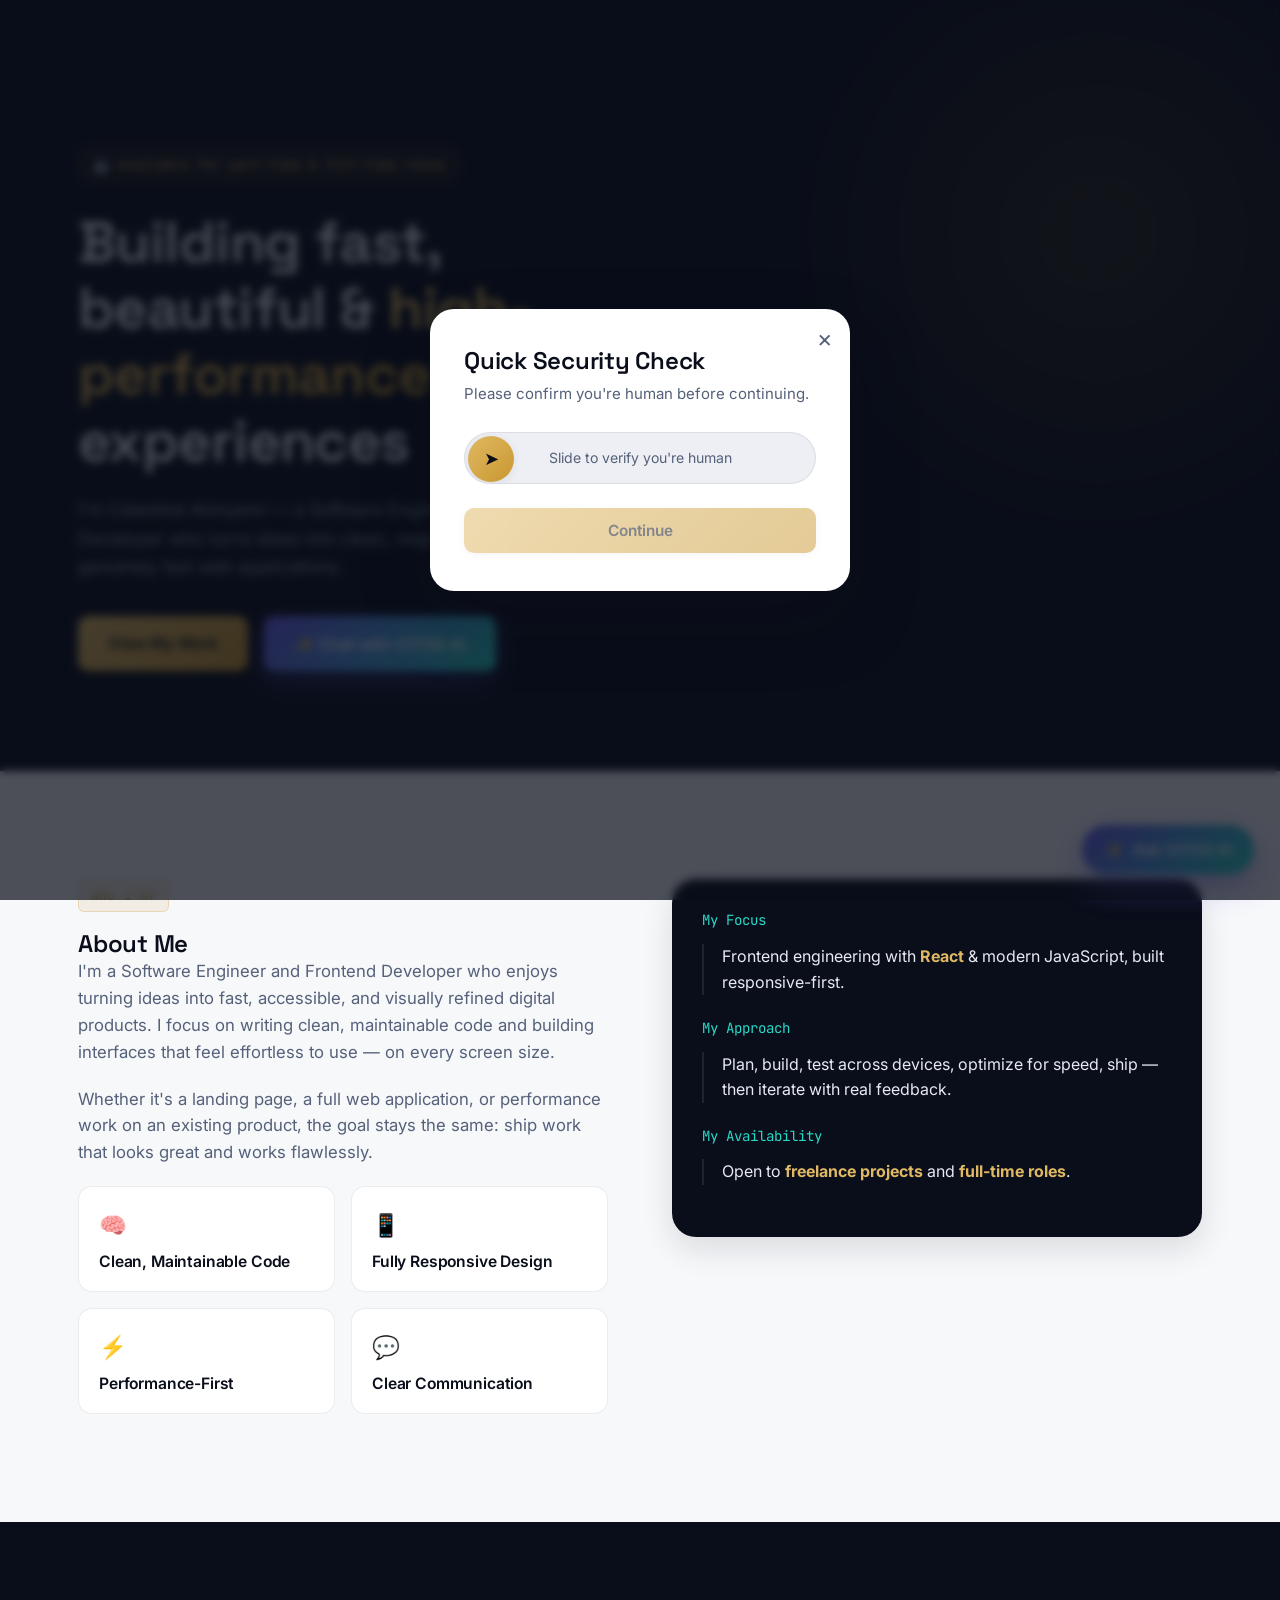
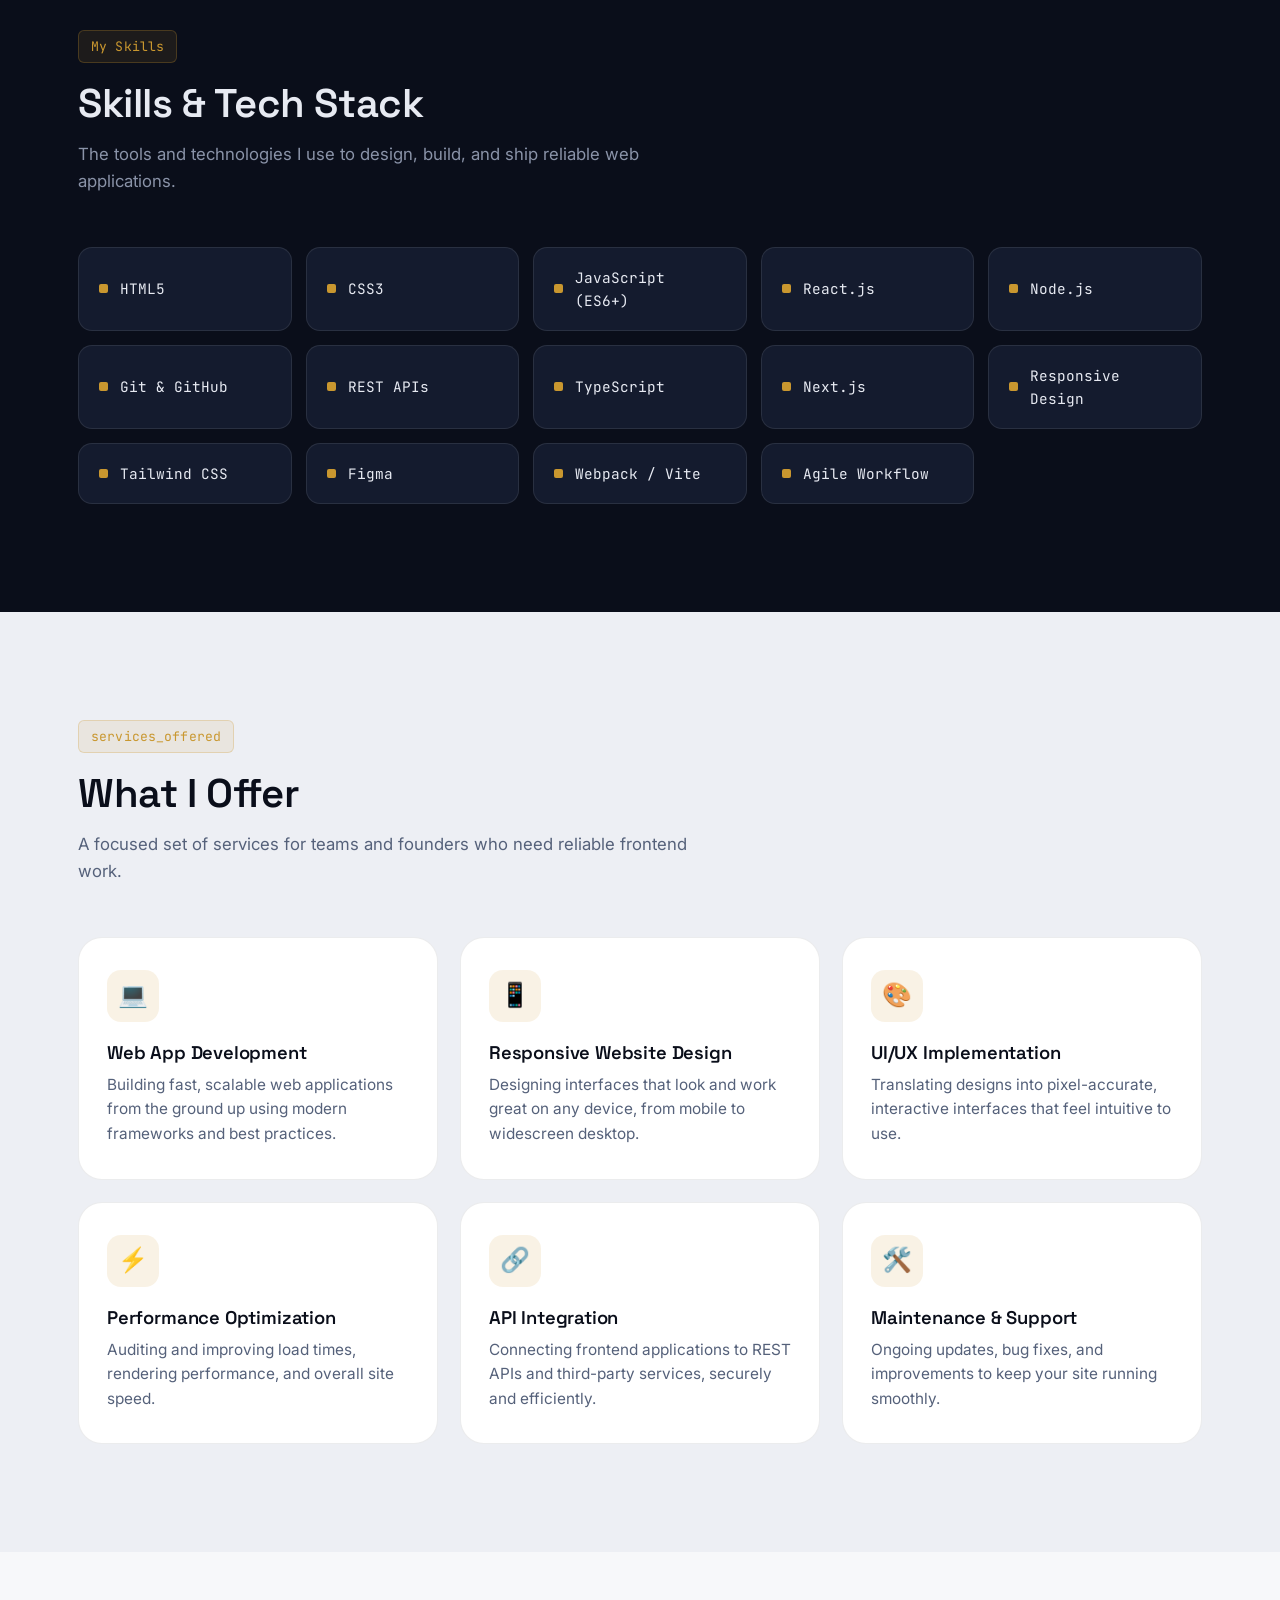
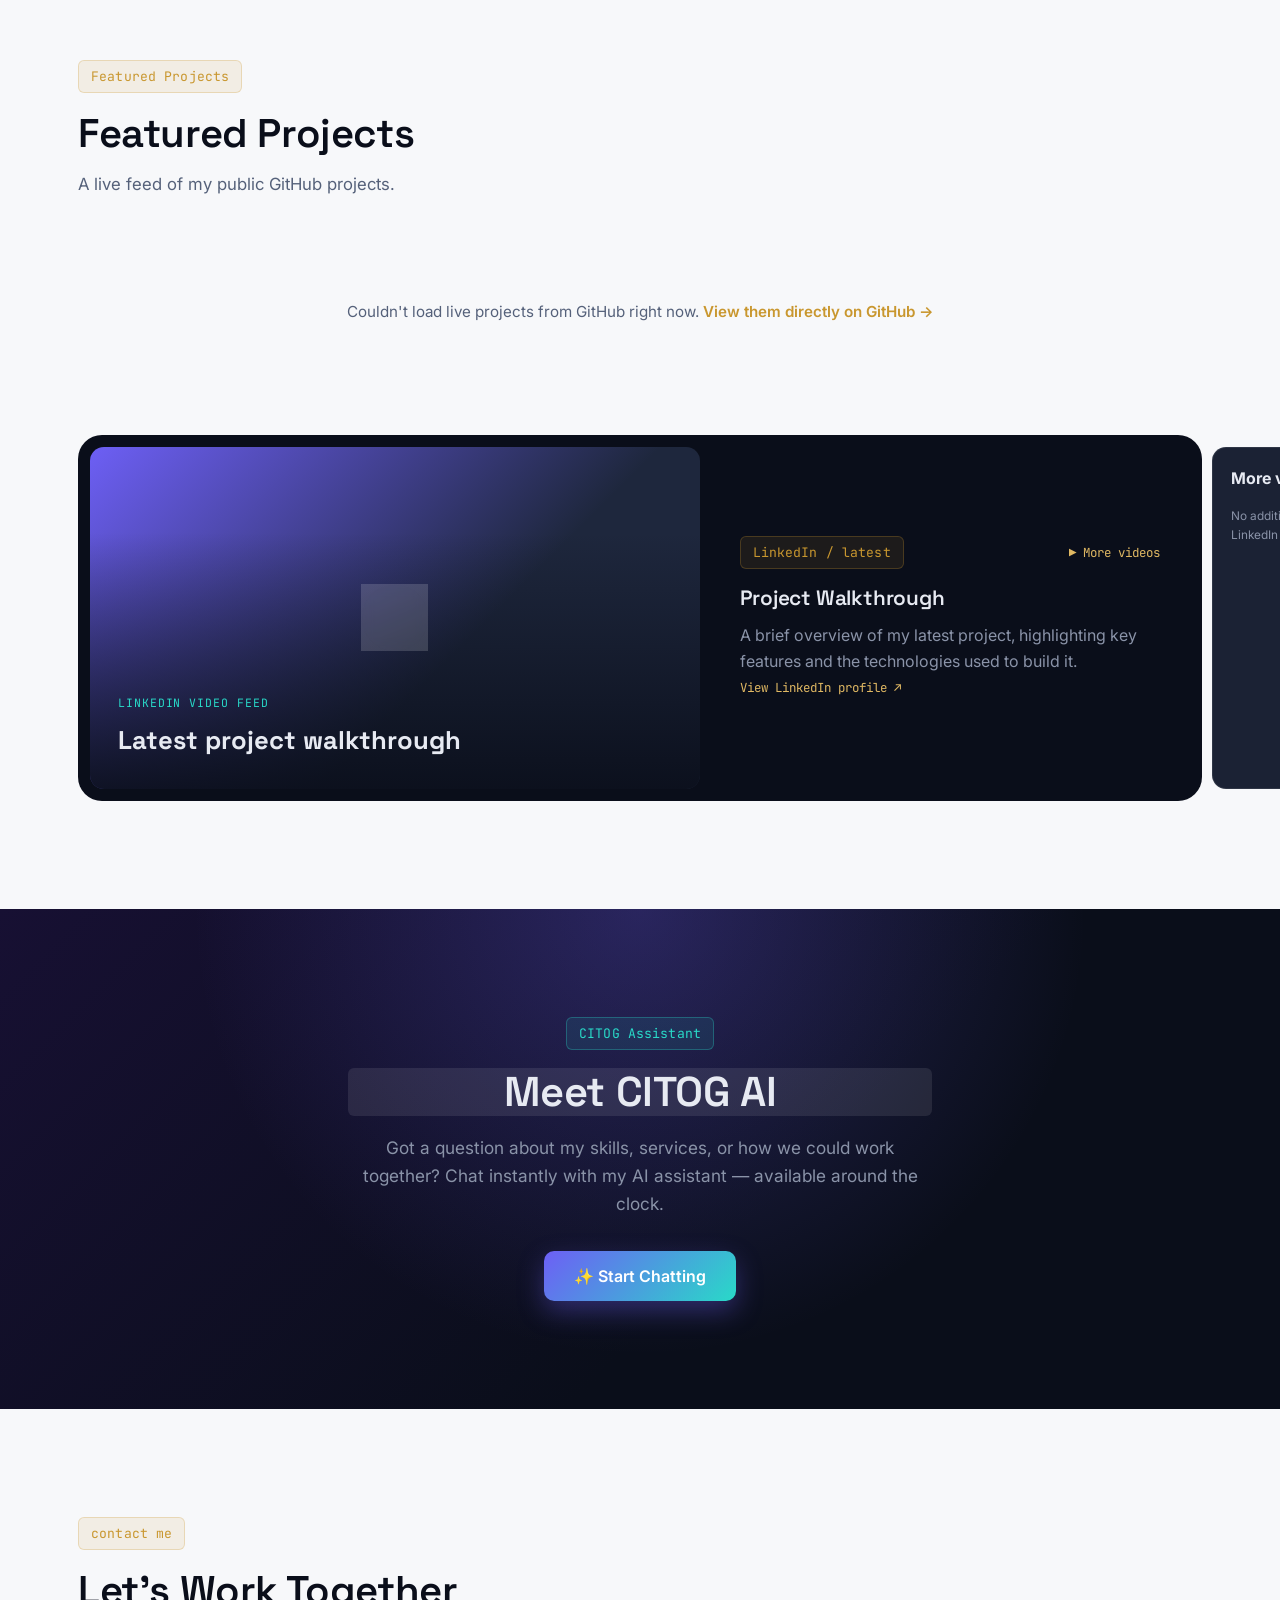
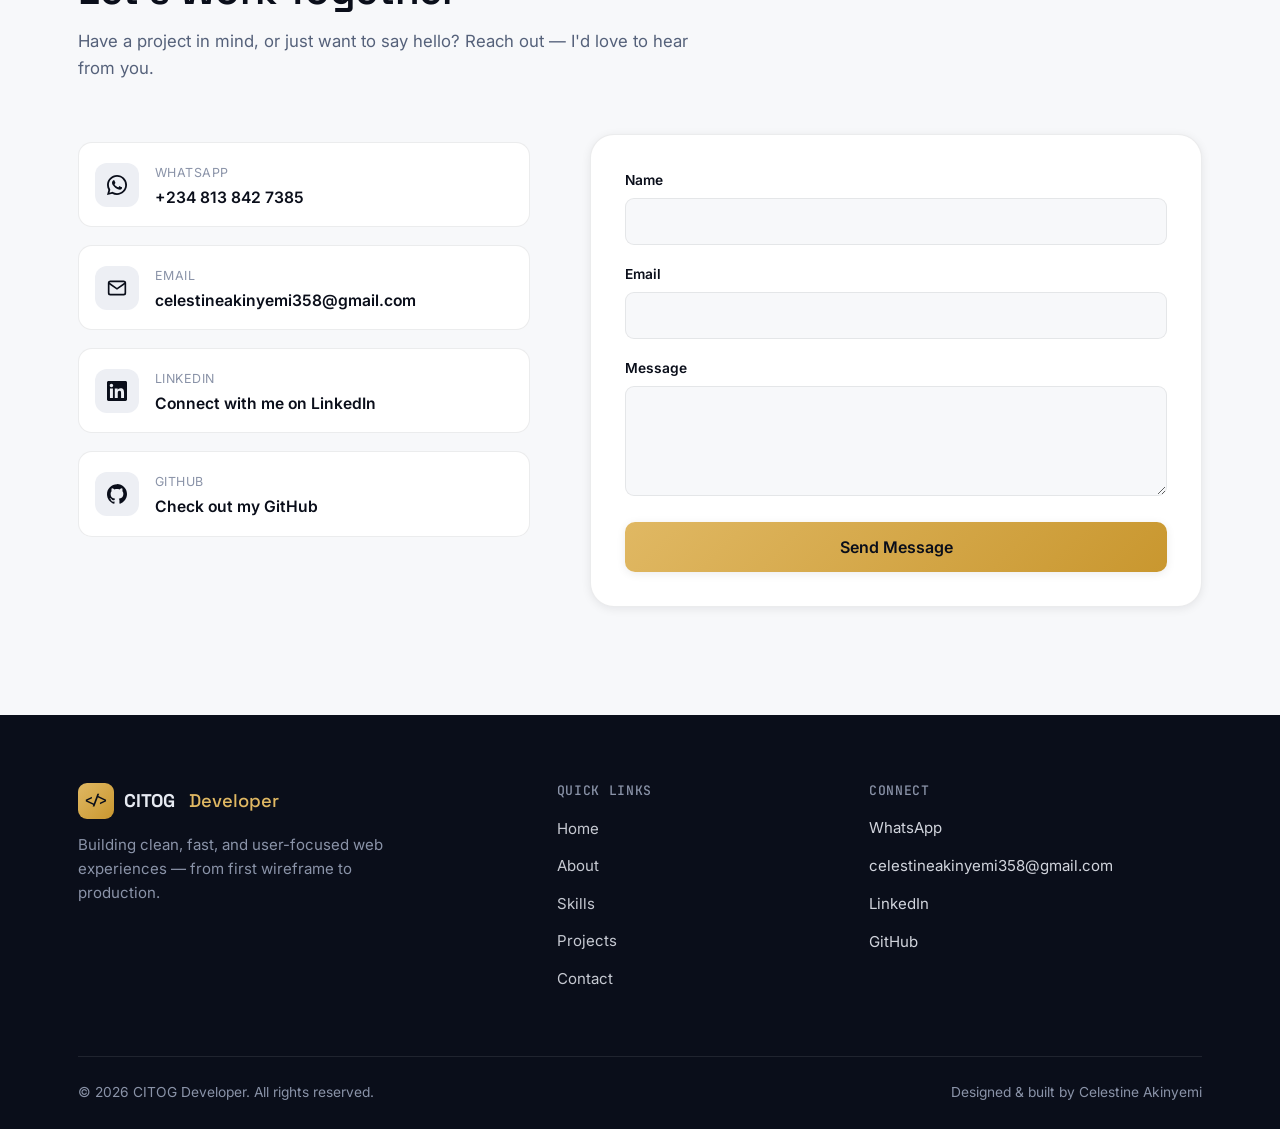
==== index.html @ af7370d0 "move index.html" ====
<!doctype html>
<html lang="en">
  <head>
    <meta charset="UTF-8" />
    <meta name="viewport" content="width=device-width, initial-scale=1.0" />
    <title>
      CITOG Developer | Celestine Akinyemi — Software Engineer &amp; Frontend
      Developer
    </title>
    <meta
      name="description"
      content="CITOG Developer — Celestine Akinyemi's portfolio as a Software Engineer and Frontend Developer. Explore projects, skills, and get in touch."
    />
    <link rel="stylesheet" href="style.css" />
    <link
      rel="icon"
      href="data:image/svg+xml,<svg xmlns=%22http://www.w3.org/2000/svg%22 viewBox=%220 0 100 100%22><text y=%22.9em%22 font-size=%2290%22>&#x1F4BB;</text></svg>"
    />
    <link rel="preconnect" href="https://fonts.googleapis.com" />
    <link rel="preconnect" href="https://fonts.gstatic.com" crossorigin />
    <link
      href="https://fonts.googleapis.com/css2?family=Space+Grotesk:wght@500;600;700&family=Inter:wght@400;500;600;700&family=JetBrains+Mono:wght@400;500;600&display=swap"
      rel="stylesheet"
    />
  </head>
  <body>
    <!-- ===== AUTH MODAL ===== -->
    <div class="modal-overlay" id="authOverlay">
      <div class="modal-box" id="auth-screen">
        <button
          class="modal-close"
          onclick="closeAuthModal()"
          aria-label="Close"
        >
          &times;
        </button>

        <div class="auth-step" id="step-verify">
          <h2>Quick Security Check</h2>
          <p>Please confirm you're human before continuing.</p>
          <div class="slider-captcha slider-track" id="sliderTrack">
            <div class="slider-fill" id="sliderFill"></div>
            <span class="slider-text" id="sliderText"
              >Slide to verify you're human</span
            >
            <div class="slider-handle" id="sliderHandle">&#10148;</div>
          </div>
          <button
            class="btn btn-primary btn-block"
            id="verifyContinueBtn"
            disabled
            onclick="proceedAfterVerify()"
          >
            Continue
          </button>
        </div>

        <div class="auth-step auth-step-hidden" id="step-login">
          <h2>Welcome Back</h2>
          <p>Log in to your CITOG Developer account.</p>
          <form id="loginFormEl" onsubmit="handleLogin(event)">
            <div class="mb-3">
              <label class="form-label small text-secondary"
                >Email Address</label
              >
              <input
                type="email"
                id="loginEmail"
                placeholder="Email address"
                required
              />
            </div>

            <div class="mb-2">
              <label class="form-label small text-secondary">Password</label>
              <input
                type="password"
                id="loginPassword"
                placeholder="******"
                required
              />
              <div class="text-end mb-3">
                <a href="#" class="link-forgot" onclick="showAuthStep('forgot')"
                  >Forgot password?</a
                >
              </div>
              <button
                type="submit"
                class="btn btn-primary btn-block"
                id="btn-login-submit"
              >
                Log In
              </button>
              <div class="form-error" id="loginError"></div>
            </div>
          </form>
          <div class="divider"><span>or continue with</span></div>
          <div class="social-buttons">
            <button
              type="button"
              class="btn-social"
              onclick="handleSocialLogin('Google')"
            >
              <svg width="18" height="18" viewBox="0 0 24 24">
                <path
                  fill="#4285F4"
                  d="M23.52 12.27c0-.79-.07-1.54-.19-2.27H12v4.51h6.44c-.28 1.48-1.12 2.73-2.38 3.58v2.97h3.86c2.26-2.08 3.6-5.15 3.6-8.79z"
                />
                <path
                  fill="#34A853"
                  d="M12 24c3.24 0 5.95-1.08 7.93-2.91l-3.86-2.97c-1.07.72-2.45 1.15-4.07 1.15-3.13 0-5.78-2.11-6.73-4.96H1.29v3.07C3.26 21.3 7.31 24 12 24z"
                />
                <path
                  fill="#FBBC05"
                  d="M5.27 14.31A7.19 7.19 0 0 1 4.9 12c0-.8.14-1.58.37-2.31V6.62H1.29A11.96 11.96 0 0 0 0 12c0 1.93.46 3.76 1.29 5.38l3.98-3.07z"
                />
                <path
                  fill="#EA4335"
                  d="M12 4.77c1.77 0 3.35.61 4.6 1.8l3.42-3.42C17.94 1.19 15.24 0 12 0 7.31 0 3.26 2.7 1.29 6.62l3.98 3.07C6.22 6.84 8.87 4.77 12 4.77z"
                />
              </svg>
              Google
            </button>
            <button
              type="button"
              class="btn-social"
              onclick="handleSocialLogin('GitHub')"
            >
              <svg width="18" height="18" viewBox="0 0 24 24" fill="#181717">
                <path
                  d="M12 .297c-6.63 0-12 5.373-12 12 0 5.303 3.438 9.8 8.205 11.385.6.113.82-.258.82-.577 0-.285-.01-1.04-.015-2.04-3.338.724-4.042-1.61-4.042-1.61-.546-1.385-1.333-1.755-1.333-1.755-1.089-.744.084-.729.084-.729 1.205.084 1.838 1.236 1.838 1.236 1.07 1.835 2.809 1.305 3.495.998.108-.776.417-1.305.76-1.605-2.665-.3-5.466-1.332-5.466-5.93 0-1.31.465-2.38 1.235-3.22-.135-.303-.54-1.523.105-3.176 0 0 1.005-.322 3.3 1.23.96-.267 1.98-.399 3-.405 1.02.006 2.04.138 3 .405 2.28-1.552 3.285-1.23 3.285-1.23.645 1.653.24 2.873.12 3.176.765.84 1.23 1.91 1.23 3.22 0 4.61-2.805 5.625-5.475 5.92.42.36.81 1.096.81 2.22 0 1.606-.015 2.896-.015 3.286 0 .315.21.69.825.57C20.565 21.795 24 17.3 24 12c0-6.627-5.373-12-12-12z"
                />
              </svg>
              GitHub
            </button>
            <button
              type="button"
              class="btn-social"
              onclick="handleSocialLogin('LinkedIn')"
            >
              <svg width="18" height="18" viewBox="0 0 24 24" fill="#0A66C2">
                <path
                  d="M20.447 20.452h-3.554v-5.569c0-1.328-.027-3.037-1.852-3.037-1.853 0-2.136 1.445-2.136 2.939v5.667H9.351V9h3.414v1.561h.046c.477-.9 1.637-1.85 3.37-1.85 3.601 0 4.267 2.37 4.267 5.455v6.286zM5.337 7.433c-1.144 0-2.063-.926-2.063-2.065 0-1.138.92-2.063 2.063-2.063 1.14 0 2.064.925 2.064 2.063 0 1.139-.925 2.065-2.064 2.065zm1.782 13.019H3.555V9h3.564v11.452zM22.225 0H1.771C.792 0 0 .774 0 1.729v20.542C0 23.227.792 24 1.771 24h20.451C23.2 24 24 23.227 24 22.271V1.729C24 .774 23.2 0 22.222 0h.003z"
                />
              </svg>
              LinkedIn
            </button>
          </div>
          <p class="switch-auth">
            Don't have an account?
            <a href="#home" id="switchToSignup" onclick="showAuthStep('signup')"
              >Sign up</a
            >
          </p>
        </div>

        <div class="auth-step auth-step-hidden" id="step-signup">
          <h2>Create Your Account</h2>
          <p>Join CITOG Developer to get started.</p>
          <form id="signupFormEl" onsubmit="handleSignup(event)">
            <div class="mb-3">
              <label class="form-label small text-secondary">Full Name</label>
              <input
                type="text"
                id="signupName"
                placeholder="Full name"
                required
              />
            </div>
            <div class="mb-3">
              <label class="form-label small text-secondary"
                >Email Address</label
              >
              <input
                type="email"
                id="signupEmail"
                placeholder="Email address"
                required
              />
            </div>
            <div class="mb-3">
              <label class="form-label small text-secondary">Password</label>
              <input
                type="password"
                id="signupPassword"
                placeholder="Password (min. 8 characters)"
                required
              />
            </div>
            <div class="mb-3">
              <label class="form-label small text-secondary"
                >Confirm Password</label
              >
              <input
                type="password"
                id="signupConfirm"
                placeholder="Confirm password"
                required
              />
            </div>
            <div class="form-error" id="signupError"></div>
            <button type="submit" class="btn btn-primary btn-block">
              Create Account
            </button>
          </form>
          <p class="switch-auth">
            Already have an account?
            <a href="#home" id="switchToLogin" onclick="showAuthStep('login')"
              >Log in</a
            >
          </p>
        </div>

        <div class="auth-step auth-step-hidden" id="step-forgot">
          <h2>Reset Your Password</h2>
          <p>
            Enter the email associated with your account, and we'll send a link
            to reset your password.
          </p>
          <form id="forgotFormEl" onsubmit="handleForgotPassword(event)">
            <input
              type="email"
              id="forgotEmail"
              placeholder="Email address"
              required
            />
            <button type="submit" class="btn btn-primary btn-block">
              Send Reset Link
            </button>
          </form>
          <p class="switch-auth">
            <a
              href="#home"
              id="switchToLoginFromForgot"
              onclick="showAuthStep('login')"
              >&larr; Back to login</a
            >
          </p>
        </div>

        <div class="auth-step auth-step-hidden" id="step-reset-sent">
          <div class="success-icon">&#10003;</div>
          <h2>Check Your Email</h2>
          <p id="resetSentMessage">
            If an account exists with that email, we've sent a password reset
            link.
          </p>
          <button
            class="btn btn-primary btn-block"
            onclick="showAuthStep('reset-form')"
          >
            Continue to Reset Password
          </button>
          <p class="switch-auth">
            <a
              href="#home"
              id="switchToLoginFromResetSent"
              onclick="showAuthStep('login')"
              >&larr; Back to login</a
            >
          </p>
        </div>

        <div class="auth-step auth-step-hidden" id="step-reset-form">
          <h2>Set a New Password</h2>
          <p>Choose a new password for your account.</p>
          <form id="resetFormEl" onsubmit="handleResetPassword(event)">
            <div class="mb-3">
              <label class="form-label small text-secondary"
                >New Password</label
              >
              <input
                type="password"
                id="resetPassword"
                placeholder="New password (min. 8 characters)"
                required
              />
            </div>
            <div class="mb-3">
              <label class="form-label small text-secondary"
                >Confirm New Password</label
              >
              <input
                type="password"
                id="resetConfirm"
                placeholder="Confirm new password"
                required
              />
            </div>
            <div class="form-error" id="resetError"></div>
            <button type="submit" class="btn btn-primary btn-block">
              Reset Password
            </button>
          </form>
          <p class="switch-auth">
            <a
              href="#home"
              id="switchToLoginFromReset"
              onclick="showAuthStep('login')"
              >&larr; Back to login</a
            >
          </p>
        </div>
      </div>
    </div>

    <div id="main-content" class="site-shell site-locked">
      <!-- ===== NAVBAR ===== -->
      <nav class="navbar" id="navbar" aria-label="Primary navigation">
        <div class="container nav-inner">
          <a href="#home" class="logo" aria-label="CITOG Developer home">
            <span class="logo-mark">&lt;/&gt;</span>CITOG<span
              class="logo-accent"
              >Developer</span
            >
          </a>
          <button
            class="hamburger"
            id="hamburger"
            type="button"
            onclick="toggleMobileMenu()"
            aria-label="Toggle navigation"
            aria-expanded="false"
          >
            &#9776;
          </button>
          <div class="nav-links" id="navLinks">
            <a href="#home">Home</a>
            <a href="#about">About</a>
            <a href="#skills">Skills</a>
            <a href="#projects">Projects</a>
            <a href="#contact">Contact</a>
          </div>
          <div class="nav-actions" id="navActions">
            <button
              class="btn btn-ghost"
              type="button"
              id="login-submit"
              onclick="openAuthModal('login')"
            >
              Log In
            </button>
            <button
              class="btn btn-primary"
              type="button"
              id="signup-submit"
              onclick="openAuthModal('signup')"
            >
              Sign Up
            </button>
            <div class="nav-user-area" id="navUserArea">
              <span class="nav-user-greeting" id="navUserGreeting"></span>
              <button
                class="btn btn-ghost"
                type="button"
                onclick="handleLogout()"
              >
                Log Out
              </button>
            </div>
          </div>
        </div>
      </nav>
    </div>

    <!-- ===== HERO ===== -->
    <section id="home" class="hero">
      <div class="container hero-grid">
        <div>
          <span class="hero-badge"
            ><span class="hero-badge-icon">&#128187;</span> available for
            part-time &amp; full-time roles</span
          >
          <h1>
            Building fast, beautiful &amp;
            <span class="grad">high-performance</span> web experiences
          </h1>
          <p class="lead">
            I'm Celestine Akinyemi — a Software Engineer and Frontend Developer
            who turns ideas into clean, responsive, and genuinely fast web
            applications.
          </p>
          <div class="hero-actions">
            <a href="#projects" class="btn btn-primary btn-lg">View My Work</a>
            <button class="btn btn-ai-cta btn-lg" onclick="toggleAIChat()">
              &#10024; Chat with CITOG AI
            </button>
          </div>
        </div>
        <div class="code-window">
          <div class="code-window-header">
            <span class="dot red"></span><span class="dot yellow"></span
            ><span class="dot green"></span>
            <span class="filename">developer.js</span>
          </div>
          <pre
            class="code-body"
          ><code><span class="c-com">// CITOG Developer</span>
<span class="c-key">const</span> <span class="c-var">developer</span> = {
  <span class="c-prop">name</span>: <span class="c-str">'Celestine Akinyemi'</span>,
  <span class="c-prop">role</span>: <span class="c-str">'Software Engineer / Frontend Developer'</span>,
  <span class="c-prop">stack</span>: [<span class="c-str">'JavaScript'</span>, <span class="c-str">'React'</span>, <span class="c-str">'Node.js'</span>, <span class="c-str">'CSS3'</span>],
  <span class="c-prop">focus</span>: [<span class="c-str">'Clean code'</span>, <span class="c-str">'Responsive UI'</span>, <span class="c-str">'Performance'</span>],
  <span class="c-prop">available</span>: <span class="c-key">true</span>,
};

<span class="c-key">function</span> <span class="c-fn">buildSomethingGreat</span>(idea) {
  <span class="c-key">return</span> developer.ship(idea);
}</code></pre>
        </div>
      </div>
    </section>

    <!-- ===== ABOUT ===== -->
    <section id="about" class="about">
      <div class="container about-grid">
        <div class="about-copy fade-in">
          <span class="eyebrow">who i'm?</span>
          <h2>About Me</h2>
          <p>
            I'm a Software Engineer and Frontend Developer who enjoys turning
            ideas into fast, accessible, and visually refined digital products.
            I focus on writing clean, maintainable code and building interfaces
            that feel effortless to use — on every screen size.
          </p>
          <p>
            Whether it's a landing page, a full web application, or performance
            work on an existing product, the goal stays the same: ship work that
            looks great and works flawlessly.
          </p>
          <div class="about-highlights">
            <div class="highlight-card">
              <span class="h-icon">&#129504;</span>
              <h4>Clean, Maintainable Code</h4>
            </div>
            <div class="highlight-card">
              <span class="h-icon">&#128241;</span>
              <h4>Fully Responsive Design</h4>
            </div>
            <div class="highlight-card">
              <span class="h-icon">&#9889;</span>
              <h4>Performance-First</h4>
            </div>
            <div class="highlight-card">
              <span class="h-icon">&#128172;</span>
              <h4>Clear Communication</h4>
            </div>
          </div>
        </div>
        <div class="terminal-card fade-in">
          <div class="t-line">
            <span class="t-prompt">My Focus</span>
          </div>
          <div class="t-result">
            Frontend engineering with <strong>React</strong> &amp; modern
            JavaScript, built responsive-first.
          </div>
          <div class="t-line">
            <span class="t-prompt">My Approach</span>
          </div>
          <div class="t-result">
            Plan, build, test across devices, optimize for speed, ship — then
            iterate with real feedback.
          </div>
          <div class="t-line">
            <span class="t-prompt">My Availability</span>
          </div>
          <div class="t-result">
            Open to <strong>freelance projects</strong> and
            <strong>full-time roles</strong>.
          </div>
        </div>
      </div>
    </section>

    <!-- ===== SKILLS ===== -->
    <section id="skills" class="skills">
      <div class="container">
        <div class="section-head fade-in">
          <span class="eyebrow">My Skills</span>
          <h2>Skills &amp; Tech Stack</h2>
          <p>
            The tools and technologies I use to design, build, and ship reliable
            web applications.
          </p>
        </div>
        <div class="skills-grid fade-in">
          <div class="skill-chip">
            <span class="dot"></span><span class="label">HTML5</span>
          </div>
          <div class="skill-chip">
            <span class="dot"></span><span class="label">CSS3</span>
          </div>
          <div class="skill-chip">
            <span class="dot"></span
            ><span class="label">JavaScript (ES6+)</span>
          </div>
          <div class="skill-chip">
            <span class="dot"></span><span class="label">React.js</span>
          </div>
          <div class="skill-chip">
            <span class="dot"></span><span class="label">Node.js</span>
          </div>
          <div class="skill-chip">
            <span class="dot"></span><span class="label">Git &amp; GitHub</span>
          </div>
          <div class="skill-chip">
            <span class="dot"></span><span class="label">REST APIs</span>
          </div>
          <div class="skill-chip">
            <span class="dot"></span><span class="label">TypeScript</span>
          </div>
          <div class="skill-chip" value="Next.js">
            <span class="dot"></span><span class="label">Next.js</span>
          </div>
          <div class="skill-chip">
            <span class="dot"></span
            ><span class="label">Responsive Design</span>
          </div>
          <div class="skill-chip">
            <span class="dot"></span><span class="label">Tailwind CSS</span>
          </div>
          <div class="skill-chip">
            <span class="dot"></span><span class="label">Figma</span>
          </div>
          <div class="skill-chip">
            <span class="dot"></span><span class="label">Webpack / Vite</span>
          </div>
          <div class="skill-chip">
            <span class="dot"></span><span class="label">Agile Workflow</span>
          </div>
        </div>
      </div>
    </section>

    <!-- ===== SERVICES ===== -->
    <section class="services">
      <div class="container">
        <div class="section-head fade-in">
          <span class="eyebrow">services_offered</span>
          <h2>What I Offer</h2>
          <p>
            A focused set of services for teams and founders who need reliable
            frontend work.
          </p>
        </div>
        <div class="services-grid fade-in">
          <div class="service-card">
            <div class="service-icon">&#128187;</div>
            <h3>Web App Development</h3>
            <p>
              Building fast, scalable web applications from the ground up using
              modern frameworks and best practices.
            </p>
          </div>
          <div class="service-card">
            <div class="service-icon">&#128241;</div>
            <h3>Responsive Website Design</h3>
            <p>
              Designing interfaces that look and work great on any device, from
              mobile to widescreen desktop.
            </p>
          </div>
          <div class="service-card">
            <div class="service-icon">&#127912;</div>
            <h3>UI/UX Implementation</h3>
            <p>
              Translating designs into pixel-accurate, interactive interfaces
              that feel intuitive to use.
            </p>
          </div>
          <div class="service-card">
            <div class="service-icon">&#9889;</div>
            <h3>Performance Optimization</h3>
            <p>
              Auditing and improving load times, rendering performance, and
              overall site speed.
            </p>
          </div>
          <div class="service-card">
            <div class="service-icon">&#128279;</div>
            <h3>API Integration</h3>
            <p>
              Connecting frontend applications to REST APIs and third-party
              services, securely and efficiently.
            </p>
          </div>
          <div class="service-card">
            <div class="service-icon">&#128736;&#65039;</div>
            <h3>Maintenance &amp; Support</h3>
            <p>
              Ongoing updates, bug fixes, and improvements to keep your site
              running smoothly.
            </p>
          </div>
        </div>
      </div>
    </section>

    <!-- ===== PROJECTS ===== -->
    <section id="projects" class="projects">
      <div class="container">
        <div class="section-head fade-in">
          <span class="eyebrow">Featured Projects</span>
          <h2>Featured Projects</h2>
          <p>A live feed of my public GitHub projects.</p>
        </div>
        <div class="projects-grid fade-in" id="projectsGrid">
          <p class="projects-loading">projects from GitHub…</p>
        </div>

        <div class="video-showcase fade-in" id="linkedinVideoShowcase">
          <div class="video-media" id="featuredVideoMedia">
            <div class="video-placeholder-content">
              <span class="video-kicker">LinkedIn video feed</span>
              <strong id="featuredVideoTitle"
                >Latest project walkthrough</strong
              >
            </div>
            <button
              class="video-play-btn"
              id="featuredVideoPlay"
              type="button"
              onclick="openFeaturedVideo()"
              aria-label="Open featured LinkedIn video"
            >
              <svg
                viewBox="0 0 24 24"
                width="26"
                height="26"
                fill="white"
                aria-hidden="true"
              >
                <path d="M8 5v14l11-7z" />
              </svg>
            </button>
          </div>
          <div class="video-info">
            <div class="video-info-heading">
              <span class="eyebrow">LinkedIn / latest</span>
              <button
                class="video-rail-toggle"
                type="button"
                onclick="toggleVideoRail()"
                aria-controls="linkedinVideoRail"
                aria-expanded="false"
              >
                <span aria-hidden="true">&#9654;</span> More videos
              </button>
            </div>
            <h3 id="featuredVideoHeading">Project Walkthrough</h3>
            <p id="featuredVideoDescription">
              A brief overview of my latest project, highlighting key features
              and the technologies used to build it.
            </p>
            <a
              class="video-profile-link"
              href="https://www.linkedin.com/in/celestine-akinyemi-78641a400"
              target="_blank"
              rel="noopener"
              >View LinkedIn profile &#8599;</a
            >
          </div>
          <aside
            class="linkedin-video-rail"
            id="linkedinVideoRail"
            aria-label="More LinkedIn videos"
          >
            <div class="video-rail-header">
              <strong>More videos</strong
              ><button
                type="button"
                onclick="toggleVideoRail()"
                aria-label="Close more videos"
              >
                &times;
              </button>
            </div>
            <div id="linkedinVideoList">
              <p class="video-rail-empty">
                No additional videos available. Connect your LinkedIn feed to
                display more content here.
              </p>
            </div>
          </aside>
        </div>
      </div>
    </section>

    <!-- ===== AI HIGHLIGHT ===== -->
    <section class="ai-highlight">
      <div class="container ai-highlight-inner fade-in">
        <span class="eyebrow">CITOG Assistant</span>
        <h2>Meet CITOG AI</h2>
        <p>
          Got a question about my skills, services, or how we could work
          together? Chat instantly with my AI assistant — available around the
          clock.
        </p>
        <button class="btn btn-ai-cta btn-lg" onclick="toggleAIChat()">
          &#10024; Start Chatting
        </button>
      </div>
    </section>

    <!-- ===== CONTACT ===== -->
    <section id="contact" class="contact">
      <div class="container">
        <div class="section-head fade-in">
          <span class="eyebrow">contact me</span>
          <h2>Let's Work Together</h2>
          <p>
            Have a project in mind, or just want to say hello? Reach out — I'd
            love to hear from you.
          </p>
        </div>
        <div class="contact-grid fade-in">
          <div class="contact-list">
            <a
              class="contact-item"
              href="https://wa.me/2348138427385"
              target="_blank"
              rel="noopener"
            >
              <span class="contact-icon"
                ><svg
                  viewBox="0 0 24 24"
                  width="20"
                  height="20"
                  fill="currentColor"
                >
                  <path
                    d="M17.472 14.382c-.297-.149-1.758-.867-2.03-.967-.273-.099-.471-.148-.67.15-.197.297-.767.966-.94 1.164-.173.199-.347.223-.644.075-.297-.15-1.255-.463-2.39-1.475-.883-.788-1.48-1.761-1.653-2.059-.173-.297-.018-.458.13-.606.134-.133.298-.347.446-.52.149-.174.198-.298.298-.497.099-.198.05-.371-.025-.52-.075-.149-.669-1.612-.916-2.207-.242-.579-.487-.5-.669-.51-.173-.008-.371-.01-.57-.01-.198 0-.52.074-.792.372-.272.297-1.04 1.016-1.04 2.479 0 1.462 1.065 2.875 1.213 3.074.149.198 2.096 3.2 5.077 4.487.709.306 1.262.489 1.694.625.712.227 1.36.195 1.871.118.571-.085 1.758-.719 2.006-1.413.248-.694.248-1.289.173-1.413-.074-.124-.272-.198-.57-.347z"
                  />
                  <path
                    d="M12.017 0C5.396 0 .029 5.367.029 11.99c0 2.113.552 4.176 1.601 5.995L0 24l6.19-1.62a11.94 11.94 0 0 0 5.826 1.484h.005c6.62 0 11.988-5.368 11.988-11.99C24.01 5.367 18.642.001 12.017.001zM12.017 21.79a9.75 9.75 0 0 1-4.98-1.363l-.357-.213-3.696.968.986-3.6-.232-.37a9.755 9.755 0 0 1-1.499-5.223c0-5.395 4.392-9.786 9.789-9.786 2.617 0 5.076 1.019 6.926 2.87a9.723 9.723 0 0 1 2.868 6.92c-.001 5.394-4.393 9.797-9.805 9.797z"
                  /></svg
              ></span>
              <span
                ><span class="c-label">WhatsApp</span><br /><span
                  class="c-value"
                  >+234 813 842 7385</span
                ></span
              >
            </a>
            <a
              class="contact-item"
              href="#contactFormEl"
              aria-label="Email Celestine using the contact form"
            >
              <span class="contact-icon"
                ><svg
                  viewBox="0 0 24 24"
                  width="20"
                  height="20"
                  fill="none"
                  stroke="currentColor"
                  stroke-width="2"
                >
                  <rect x="2" y="4" width="20" height="16" rx="2" />
                  <path d="M2 6l10 7 10-7" /></svg
              ></span>
              <span
                ><span class="c-label">Email</span><br /><span class="c-value"
                  >celestineakinyemi358@gmail.com</span
                ></span
              >
            </a>
            <a
              class="contact-item"
              href="https://www.linkedin.com/in/celestine-akinyemi-78641a400"
              target="_blank"
              rel="noopener"
            >
              <span class="contact-icon"
                ><svg
                  viewBox="0 0 24 24"
                  width="20"
                  height="20"
                  fill="currentColor"
                >
                  <path
                    d="M20.447 20.452h-3.554v-5.569c0-1.328-.027-3.037-1.852-3.037-1.853 0-2.136 1.445-2.136 2.939v5.667H9.351V9h3.414v1.561h.046c.477-.9 1.637-1.85 3.37-1.85 3.601 0 4.267 2.37 4.267 5.455v6.286zM5.337 7.433c-1.144 0-2.063-.926-2.063-2.065 0-1.138.92-2.063 2.063-2.063 1.14 0 2.064.925 2.064 2.063 0 1.139-.925 2.065-2.064 2.065zm1.782 13.019H3.555V9h3.564v11.452zM22.225 0H1.771C.792 0 0 .774 0 1.729v20.542C0 23.227.792 24 1.771 24h20.451C23.2 24 24 23.227 24 22.271V1.729C24 .774 23.2 0 22.222 0h.003z"
                  /></svg
              ></span>
              <span
                ><span class="c-label">LinkedIn</span><br /><span
                  class="c-value"
                  >Connect with me on LinkedIn</span
                ></span
              >
            </a>
            <a
              class="contact-item"
              href="https://github.com/celestineakinyemi358"
              target="_blank"
              rel="noopener"
            >
              <span class="contact-icon"
                ><svg
                  viewBox="0 0 24 24"
                  width="20"
                  height="20"
                  fill="currentColor"
                >
                  <path
                    d="M12 .297c-6.63 0-12 5.373-12 12 0 5.303 3.438 9.8 8.205 11.385.6.113.82-.258.82-.577 0-.285-.01-1.04-.015-2.04-3.338.724-4.042-1.61-4.042-1.61-.546-1.385-1.333-1.755-1.333-1.755-1.089-.744.084-.729.084-.729 1.205.084 1.838 1.236 1.838 1.236 1.07 1.835 2.809 1.305 3.495.998.108-.776.417-1.305.76-1.605-2.665-.3-5.466-1.332-5.466-5.93 0-1.31.465-2.38 1.235-3.22-.135-.303-.54-1.523.105-3.176 0 0 1.005-.322 3.3 1.23.96-.267 1.98-.399 3-.405 1.02.006 2.04.138 3 .405 2.28-1.552 3.285-1.23 3.285-1.23.645 1.653.24 2.873.12 3.176.765.84 1.23 1.91 1.23 3.22 0 4.61-2.805 5.625-5.475 5.92.42.36.81 1.096.81 2.22 0 1.606-.015 2.896-.015 3.286 0 .315.21.69.825.57C20.565 21.795 24 17.3 24 12c0-6.627-5.373-12-12-12z"
                  /></svg
              ></span>
              <span
                ><span class="c-label">GitHub</span><br /><span class="c-value"
                  >Check out my GitHub</span
                ></span
              >
            </a>
          </div>
          <form
            action="https://formspree.io/f/mkjgzpja"
            method="POST"
            class="contact-form"
            id="contactFormEl"
            onsubmit="handleContactForm(event)"
          >
            <div class="field">
              <label for="contactName">Name</label
              ><input
                type="text"
                id="contactName"
                name="name"
                autocomplete="name"
                required
              />
            </div>
            <div class="field">
              <label for="contactEmail">Email</label
              ><input
                type="email"
                id="contactEmail"
                name="email"
                autocomplete="email"
                required
              />
            </div>
            <div class="field">
              <label for="contactMessage">Message</label
              ><textarea id="contactMessage" name="message" required></textarea>
            </div>
            <button type="submit" class="btn btn-primary btn-block btn-lg">
              Send Message
            </button>
            <p
              class="form-status"
              id="contactFormStatus"
              role="status"
              aria-live="polite"
              hidden
            ></p>
          </form>
        </div>
      </div>
    </section>

    <!-- ===== FOOTER ===== -->
    <footer class="footer">
      <div class="container">
        <div class="footer-grid">
          <div class="footer-brand">
            <a href="#home" class="logo"
              ><span class="logo-mark">&lt;/&gt;</span>CITOG<span
                class="logo-accent"
                >Developer</span
              ></a
            >
            <p>
              Building clean, fast, and user-focused web experiences — from
              first wireframe to production.
            </p>
          </div>
          <div>
            <h4>Quick Links</h4>
            <ul class="footer-links">
              <li><a href="#home">Home</a></li>
              <li><a href="#about">About</a></li>
              <li><a href="#skills">Skills</a></li>
              <li><a href="#projects">Projects</a></li>
              <li><a href="#contact">Contact</a></li>
            </ul>
          </div>
          <div>
            <h4>Connect</h4>
            <ul class="footer-connect">
              <li>
                <a
                  href="https://wa.me/2348138427385"
                  target="_blank"
                  rel="noopener"
                  >WhatsApp</a
                >
              </li>
              <li>
                <a href="#contactFormEl">celestineakinyemi358@gmail.com</a>
              </li>
              <li>
                <a
                  href="https://www.linkedin.com/in/celestine-akinyemi-78641a400"
                  target="_blank"
                  rel="noopener"
                  >LinkedIn</a
                >
              </li>
              <li>
                <a
                  href="https://github.com/celestineakinyemi358"
                  target="_blank"
                  rel="noopener"
                  >GitHub</a
                >
              </li>
            </ul>
          </div>
        </div>
        <div class="footer-bottom">
          <span>&copy; 2026 CITOG Developer. All rights reserved.</span>
          <span>Designed &amp; built by Celestine Akinyemi</span>
        </div>
      </div>
    </footer>

    <!-- ===== FLOATING BUTTONS ===== -->
    <button class="ai-fab" id="aiFab" onclick="toggleAIChat()">
      &#10024; <span class="fab-label">Ask CITOG AI</span>
    </button>
    <button
      class="back-to-top"
      id="backToTop"
      onclick="window.scrollTo({ top: 0, behavior: 'smooth' })"
      aria-label="Back to top"
    >
      &#8593;
    </button>

    <!-- ===== AI CHAT PANEL ===== -->
    <div class="ai-chat-panel" id="aiChatPanel">
      <div class="ai-chat-header">
        <span class="ai-chat-header-title"
          ><span class="pulse-dot"></span> CITOG AI Assistant</span
        >
        <button
          class="ai-chat-close"
          onclick="toggleAIChat()"
          aria-label="Close chat"
        >
          &times;
        </button>
      </div>
      <div class="ai-messages" id="aiMessages"></div>
      <div class="ai-input-row">
        <input
          type="text"
          id="aiInput"
          placeholder="Ask about skills, services, projects..."
          onkeypress="if (event.key === 'Enter') sendAIMessage();"
        />
        <button
          id="aiSendBtn"
          onclick="sendAIMessage()"
          aria-label="Send message"
        >
          <svg viewBox="0 0 24 24" width="18" height="18" fill="currentColor">
            <path d="M2 21l21-9L2 3v7l15 2-15 2z" />
          </svg>
        </button>
      </div>
    </div>
    <script src="index.js"></script>
  </body>
</html>
---- style.css ----
/* ===== RESET & BASE ===== */
     *,
     *::before,
     *::after {
         box-sizing: border-box;
         margin: 0;
         padding: 0;
     }

     html {
         scroll-behavior: smooth;
     }

     :root {
         --ink: #0A0E1A;
         --ink-soft: #141B2E;
         --ink-softer: #1E273D;
         --paper: #F7F8FA;
         --paper-alt: #EDEFF4;
         --line: rgba(255, 255, 255, 0.09);
         --line-dark: rgba(10, 14, 26, 0.08);
         --slate: #55617A;
         --slate-light: #8A93A8;
         --text-on-dark: #E7EAF2;
         --gold: #C9972F;
         --gold-light: #E0B863;
         --signal-violet: #6D5FF5;
         --signal-cyan: #29D9C8;
         --white: #FFFFFF;
         --success: #2FAE6B;
         --error: #E0554F;

         --font-display: 'Space Grotesk', sans-serif;
         --font-body: 'Inter', -apple-system, BlinkMacSystemFont, sans-serif;
         --font-mono: 'JetBrains Mono', 'Courier New', monospace;

         --radius-sm: 8px;
         --radius-md: 14px;
         --radius-lg: 24px;
         --shadow-sm: 0 2px 10px rgba(10, 14, 26, 0.08);
         --shadow-md: 0 12px 32px rgba(10, 14, 26, 0.12);
         --shadow-lg: 0 30px 70px rgba(10, 14, 26, 0.22);
         --ease: 0.25s cubic-bezier(.4, 0, .2, 1);
         --container: 1180px;
         --nav-h: 76px;
     }

     body {
         font-family: var(--font-body);
         color: var(--ink);
         background: var(--paper);
         line-height: 1.6;
         -webkit-font-smoothing: antialiased;
         overflow-x: hidden;
     }

     body.modal-open {
         overflow: hidden;
     }

     .site-shell.site-locked {
         visibility: hidden;
         pointer-events: none;
         user-select: none;
     }

     .text-accent {
         color: var(--gold-light);
     }

     img {
         max-width: 100%;
         display: block;
     }

     a {
         color: inherit;
         text-decoration: none;
     }

     button {
         font-family: inherit;
         cursor: pointer;
         border: none;
         background: none;
         color: inherit;
     }

     input,
     textarea {
         font-family: inherit;
         font-size: 1rem;
     }

     ul {
         list-style: none;
     }

     h1,
     h2,
     h3,
     h4 {
         font-family: var(--font-display);
         font-weight: 600;
         line-height: 1.15;
         letter-spacing: -0.01em;
     }

     section[id] {
         scroll-margin-top: var(--nav-h);
     }

     ::selection {
         background: var(--gold);
         color: var(--ink);
     }

     ::-webkit-scrollbar {
         width: 10px;
     }

     ::-webkit-scrollbar-track {
         background: var(--paper);
     }

     ::-webkit-scrollbar-thumb {
         background: var(--slate-light);
         border-radius: 10px;
     }

     :focus-visible {
         outline: 2px solid var(--gold);
         outline-offset: 3px;
         border-radius: 3px;
     }

     .container {
         max-width: var(--container);
         margin: 0 auto;
         padding: 0 28px;
     }

     .eyebrow {
         display: inline-block;
         font-family: var(--font-mono);
         font-size: 0.82rem;
         color: var(--gold);
         background: rgba(201, 151, 47, 0.1);
         border: 1px solid rgba(201, 151, 47, 0.25);
         padding: 5px 12px;
         border-radius: 6px;
         margin-bottom: 18px;
         letter-spacing: 0.01em;
     }

     .section-head {
         max-width: 640px;
         margin-bottom: 52px;
     }

     .section-head h2 {
         font-size: clamp(1.7rem, 3.2vw, 2.5rem);
         margin-bottom: 14px;
     }

     .section-head p {
         color: var(--slate);
         font-size: 1.05rem;
     }

     section {
         padding: 108px 0;
     }

     @media (max-width: 720px) {
         section {
             padding: 76px 0;
         }
     }

     .fade-in {
         opacity: 0;
         transform: translateY(26px);
         transition: opacity 0.7s var(--ease), transform 0.7s var(--ease);
     }

     .fade-in.visible {
         opacity: 1;
         transform: translateY(0);
     }

     /* ===== BUTTONS ===== */
     .btn {
         display: inline-flex;
         align-items: center;
         justify-content: center;
         gap: 8px;
         font-weight: 600;
         font-size: 0.96rem;
         padding: 13px 26px;
         border-radius: 10px;
         transition: transform var(--ease), box-shadow var(--ease), background var(--ease), color var(--ease), border-color var(--ease);
         white-space: nowrap;
     }

     .btn:active {
         transform: scale(0.97);
     }

     .btn-primary {
         background: linear-gradient(135deg, var(--gold-light), var(--gold));
         color: var(--ink);
         box-shadow: var(--shadow-sm);
     }

     .btn-primary:hover {
         box-shadow: var(--shadow-md);
         transform: translateY(-2px);
     }

     .btn-ghost {
         background: transparent;
         color: var(--text-on-dark);
         border: 1.5px solid var(--line);
     }

     .btn-ghost:hover {
         border-color: var(--gold);
         color: var(--gold-light);
     }

     .btn-outline-dark {
         background: transparent;
         color: var(--ink);
         border: 1.5px solid var(--line-dark);
     }

     .btn-outline-dark:hover {
         border-color: var(--ink);
     }

     .btn-lg {
         padding: 15px 30px;
         font-size: 1rem;
     }

     .btn-block {
         width: 100%;
     }

     .btn-ai-cta {
         background: linear-gradient(135deg, var(--signal-violet), var(--signal-cyan));
         color: white;
         box-shadow: 0 10px 26px rgba(109, 95, 245, 0.35);
     }

     .btn-ai-cta:hover {
         transform: translateY(-2px);
         box-shadow: 0 16px 34px rgba(109, 95, 245, 0.45);
     }

     .btn-disabled,
     .btn:disabled {
         opacity: 0.5;
         cursor: not-allowed;
         pointer-events: none;
     }

     /* ===== NAVBAR ===== */
     .navbar {
         position: fixed;
         top: 0;
         left: 0;
         right: 0;
         z-index: 1000;
         height: var(--nav-h);
         display: flex;
         align-items: center;
         background: rgba(10, 14, 26, 0.55);
         -webkit-backdrop-filter: blur(14px);
         backdrop-filter: blur(14px);
         border-bottom: 1px solid transparent;
         transition: background var(--ease), border-color var(--ease);
     }

     .navbar.scrolled {
         background: rgba(10, 14, 26, 0.92);
         border-bottom-color: var(--line);
     }

     .nav-inner {
         width: 100%;
         display: flex;
         align-items: center;
         justify-content: space-between;
         gap: 28px;
     }

     .logo {
         display: flex;
         align-items: center;
         gap: 10px;
         font-family: var(--font-display);
         font-size: 1.15rem;
         color: var(--text-on-dark);
         font-weight: 700;
     }

     .logo-mark {
         font-family: var(--font-mono);
         background: linear-gradient(135deg, var(--gold-light), var(--gold));
         color: var(--ink);
         width: 36px;
         height: 36px;
         border-radius: 9px;
         display: flex;
         align-items: center;
         justify-content: center;
         font-size: 0.85rem;
         font-weight: 700;
         flex-shrink: 0;
     }

     .logo-accent {
         color: var(--gold-light);
         font-weight: 500;
         margin-left: 4px;
     }

     .nav-links {
         display: flex;
         align-items: center;
         gap: 34px;
         margin-left: auto;
     }

     .nav-links a {
         font-size: 0.94rem;
         color: var(--text-on-dark);
         opacity: 0.85;
         transition: opacity var(--ease), color var(--ease);
     }

     .nav-links a:hover {
         opacity: 1;
         color: var(--gold-light);
     }

     .nav-actions {
         display: flex;
         align-items: center;
         gap: 12px;
     }

     .nav-actions [hidden] {
         display: none;
         align-items: top;
     }

     .nav-user-area {
         display: none;
         align-items: top;
         gap: 14px;
     }

     .nav-user-area.active {
         display: flex;
         justify-content: flex-end;
         align-items: center;
         gap: 15px;
     }

     .nav-user-greeting {
         font-size: 0.92rem;
         color: var(--text-on-dark);
         font-family: var(--font-mono);
     }

     .hamburger {
         display: none;
         font-size: 1.6rem;
         color: var(--text-on-dark);
         z-index: 1001;
     }

     @media (max-width: 940px) {
         .nav-inner {
             position: static;
         }

         .nav-links {
             position: fixed;
             top: var(--nav-h);
             left: 0;
             right: 0;
             background: var(--ink);
             flex-direction: column;
             align-items: flex-start;
             padding: 28px;
             gap: 22px;
             transform: translateY(-130%);
             transition: transform var(--ease);
             border-bottom: 1px solid var(--line);
             margin-left: 0;
             z-index: 1000;
         }

         .nav-links.active {
             transform: translateY(0);
         }

         .nav-actions {
             position: fixed;
             top: calc(var(--nav-h) + 250px);
             left: 0;
             right: 0;
             background: var(--ink);
             padding: 0 28px 28px;
             transform: translateY(-130%);
             transition: transform var(--ease);
             flex-direction: column;
             align-items: stretch;
             z-index: 999;
         }

         .nav-actions.active {
             transform: translateY(0);
         }

         .hamburger {
             display: block;
         }
     }

     /* ===== HERO ===== */
     .hero {
         position: relative;
         background: var(--ink);
         color: var(--text-on-dark);
         padding: calc(var(--nav-h) + 70px) 0 100px;
         overflow: hidden;
     }

     .hero::before {
         content: '';
         position: absolute;
         top: -10%;
         right: -10%;
         width: 620px;
         height: 620px;
         border-radius: 50%;
         background: radial-gradient(circle, rgba(201, 151, 47, 0.16), transparent 70%);
         filter: blur(10px);
         pointer-events: none;
     }

     .hero-grid {
         display: grid;
         grid-template-columns: 1.05fr 0.95fr;
         gap: 60px;
         align-items: center;
         position: relative;
         z-index: 1;
     }

     @media (max-width: 940px) {
         .hero-grid {
             grid-template-columns: 1fr;
         }
     }

     .hero-badge {
         display: inline-flex;
         align-items: center;
         gap: 8px;
         font-family: var(--font-mono);
         font-size: 0.82rem;
         color: var(--gold-light);
         border: 1px solid rgba(201, 151, 47, 0.3);
         background: rgba(201, 151, 47, 0.08);
         padding: 7px 14px;
         border-radius: 20px;
         margin-bottom: 26px;
     }

     .hero-badge .dot {
         width: 7px;
         height: 7px;
         border-radius: 50%;
         background: var(--success);
         box-shadow: 0 0 0 3px rgba(47, 174, 107, 0.25);
     }

     .hero h1 {
         font-size: clamp(2.1rem, 4.6vw, 3.6rem);
         margin-bottom: 22px;
     }

     .hero h1 .grad {
         background: linear-gradient(135deg, var(--gold-light), var(--gold));
         -webkit-background-clip: text;
         background-clip: text;
         color: transparent;
     }

     .hero p.lead {
         font-size: 1.12rem;
         color: var(--slate-light);
         max-width: 520px;
         margin-bottom: 34px;
     }

     .hero-actions {
         display: flex;
         flex-wrap: wrap;
         gap: 16px;
     }

     .code-window {
         background: var(--ink-soft);
         border: 1px solid var(--line);
         border-radius: var(--radius-lg);
         box-shadow: var(--shadow-lg);
         overflow: hidden;
         opacity: 0;
         transform: translateY(24px) scale(0.98);
         animation: codeIn 0.8s var(--ease) 0.25s forwards;
     }

     @keyframes codeIn {
         to {
             opacity: 1;
             transform: translateY(0) scale(1);
         }
     }

     .code-window-header {
         display: flex;
         align-items: center;
         gap: 8px;
         padding: 14px 18px;
         background: var(--ink-softer);
         border-bottom: 1px solid var(--line);
     }

     .code-window-header .dot {
         width: 11px;
         height: 11px;
         border-radius: 50%;
     }

     .code-window-header .dot.red {
         background: #F0605A;
     }

     .code-window-header .dot.yellow {
         background: #F2B92C;
     }

     .code-window-header .dot.green {
         background: #2FAE6B;
     }

     .code-window-header .filename {
         margin-left: 10px;
         font-family: var(--font-mono);
         font-size: 0.8rem;
         color: var(--slate-light);
     }

     .code-body {
         padding: 26px 24px;
         font-family: var(--font-mono);
         font-size: 0.86rem;
         line-height: 1.85;
         overflow-x: auto;
         color: #C6CDDB;
     }

     .code-body .c-key {
         color: #C792EA;
     }

     .code-body .c-var {
         color: #82AAFF;
     }

     .code-body .c-prop {
         color: #89DDFF;
     }

     .code-body .c-str {
         color: #C3E88D;
     }

     .code-body .c-fn {
         color: #FFCB6B;
     }

     .code-body .c-com {
         color: #5B6577;
         font-style: italic;
     }

     /* ===== ABOUT ===== */
     .about {
         background: var(--paper);
     }

     .about-grid {
         display: grid;
         grid-template-columns: 1fr 1fr;
         gap: 64px;
         align-items: start;
     }

     @media (max-width: 860px) {
         .about-grid {
             grid-template-columns: 1fr;
         }
     }

     .about-copy p {
         color: var(--slate);
         font-size: 1.05rem;
         margin-bottom: 20px;
         max-width: 540px;
     }

     .about-highlights {
         display: grid;
         grid-template-columns: repeat(2, 1fr);
         gap: 16px;
         margin-top: 12px;
     }

     @media (max-width: 480px) {
         .about-highlights {
             grid-template-columns: 1fr;
         }
     }

     .highlight-card {
         background: var(--white);
         border: 1px solid var(--line-dark);
         border-radius: var(--radius-md);
         padding: 20px;
     }

     .highlight-card .h-icon {
         font-size: 1.4rem;
         margin-bottom: 10px;
         display: block;
     }

     .highlight-card h4 {
         font-size: 0.98rem;
         font-family: var(--font-body);
         font-weight: 600;
     }

     .terminal-card {
         background: var(--ink);
         border-radius: var(--radius-lg);
         padding: 30px;
         color: var(--text-on-dark);
         box-shadow: var(--shadow-md);
     }

     .terminal-card .t-line {
         font-family: var(--font-mono);
         font-size: 0.88rem;
         margin-bottom: 12px;
         color: var(--slate-light);
     }

     .terminal-card .t-line .t-prompt {
         color: var(--signal-cyan);
         margin-right: 8px;
     }

     .terminal-card .t-result {
         color: var(--text-on-dark);
         margin-bottom: 22px;
         padding-left: 18px;
         border-left: 2px solid var(--line);
     }

     .terminal-card .t-result strong {
         color: var(--gold-light);
     }

     /* ===== SKILLS ===== */
     .skills {
         background: var(--ink);
         color: var(--text-on-dark);
     }

     .skills .section-head p {
         color: var(--slate-light);
     }

     .skills-grid {
         display: grid;
         grid-template-columns: repeat(auto-fit, minmax(190px, 1fr));
         gap: 14px;
     }

     .skill-chip {
         background: var(--ink-soft);
         border: 1px solid var(--line);
         border-radius: var(--radius-md);
         padding: 18px 20px;
         display: flex;
         align-items: center;
         gap: 12px;
         transition: transform var(--ease), border-color var(--ease);
     }

     .skill-chip:hover {
         transform: translateY(-3px);
         border-color: var(--gold);
     }

     .skill-chip .dot {
         width: 9px;
         height: 9px;
         border-radius: 2px;
         background: var(--gold);
         flex-shrink: 0;
     }

     .skill-chip span.label {
         font-family: var(--font-mono);
         font-size: 0.9rem;
     }

     /* ===== SERVICES ===== */
     .services {
         background: var(--paper-alt);
     }

     .services-grid {
         display: grid;
         grid-template-columns: repeat(auto-fit, minmax(280px, 1fr));
         gap: 22px;
     }

     .service-card {
         background: var(--white);
         border-radius: var(--radius-lg);
         padding: 32px 28px;
         border: 1px solid var(--line-dark);
         transition: transform var(--ease), box-shadow var(--ease);
     }

     .service-card:hover {
         transform: translateY(-4px);
         box-shadow: var(--shadow-md);
     }

     .service-icon {
         width: 52px;
         height: 52px;
         border-radius: 14px;
         background: rgba(201, 151, 47, 0.12);
         display: flex;
         align-items: center;
         justify-content: center;
         font-size: 1.5rem;
         margin-bottom: 20px;
     }

     .service-card h3 {
         font-size: 1.15rem;
         margin-bottom: 10px;
     }

     .service-card p {
         color: var(--slate);
         font-size: 0.96rem;
     }

     /* ===== PROJECTS ===== */
     .projects {
         background: var(--paper);
     }

     .projects-grid {
         display: grid;
         grid-template-columns: repeat(auto-fit, minmax(300px, 1fr));
         gap: 26px;
         margin-bottom: 60px;
     }

     .project-card {
         background: var(--white);
         border-radius: var(--radius-lg);
         overflow: hidden;
         border: 1px solid var(--line-dark);
         transition: transform var(--ease), box-shadow var(--ease);
     }

     .project-card:hover {
         transform: translateY(-5px);
         box-shadow: var(--shadow-lg);
     }

     .project-actions {
         display: flex;
         flex-wrap: wrap;
         gap: 10px;
         margin-top: 18px;
     }

     .project-action {
         display: inline-flex;
         align-items: center;
         justify-content: center;
         gap: 7px;
         min-height: 40px;
         padding: 9px 13px;
         border: 1px solid var(--line-dark);
         border-radius: 7px;
         color: var(--ink);
         font-size: 0.82rem;
         font-weight: 600;
         text-decoration: none;
         transition: background var(--ease), border-color var(--ease), color var(--ease);
     }

     .project-action-demo {
         background: var(--gold);
         border-color: var(--gold);
         color: var(--white);
     }

     .project-action-demo:hover {
         background: var(--ink);
         border-color: var(--ink);
     }

     .project-action-code:hover {
         border-color: var(--ink);
         background: var(--paper-alt);
     }

     .project-action-unavailable {
         color: var(--slate-light);
         cursor: not-allowed;
         background: var(--paper);
     }

     .projects-loading,
     .projects-empty {
         grid-column: 1 / -1;
         text-align: center;
         color: var(--slate);
         padding: 50px 20px;
         font-size: 0.95rem;
     }

     .projects-empty a {
         color: var(--gold);
         font-weight: 600;
     }

     .project-mockup {
         height: 190px;
         padding: 16px;
         display: flex;
         flex-direction: column;
         gap: 10px;
         background: linear-gradient(135deg, var(--ink-softer), var(--ink));
         position: relative;
     }

     .mockup-dots {
         display: flex;
         gap: 6px;
     }

     .mockup-dots span {
         width: 8px;
         height: 8px;
         border-radius: 50%;
         background: rgba(255, 255, 255, 0.18);
     }

     .mockup-dots span:nth-child(1) {
         background: #F0605A;
     }

     .mockup-dots span:nth-child(2) {
         background: #F2B92C;
     }

     .mockup-dots span:nth-child(3) {
         background: #2FAE6B;
     }

     .mockup-content {
         flex: 1;
         display: flex;
         gap: 8px;
     }

     .layout-sidebar .m-side {
         width: 26%;
         background: rgba(255, 255, 255, 0.08);
         border-radius: 6px;
     }

     .layout-sidebar .m-main {
         flex: 1;
         display: flex;
         flex-direction: column;
         gap: 8px;
     }

     .layout-sidebar .m-block {
         border-radius: 6px;
         opacity: 0.85;
         background: var(--m-accent, var(--gold));
     }

     .layout-sidebar .m-row {
         flex: 1;
         display: flex;
         gap: 8px;
     }

     .layout-sidebar .m-row div {
         flex: 1;
         background: rgba(255, 255, 255, 0.1);
         border-radius: 6px;
     }

     .layout-grid .mockup-content {
         display: grid;
         grid-template-columns: repeat(3, 1fr);
         grid-template-rows: repeat(2, 1fr);
         gap: 8px;
     }

     .layout-grid .m-cell {
         background: rgba(255, 255, 255, 0.09);
         border-radius: 6px;
     }

     .layout-grid .m-cell.accent {
         background: var(--m-accent, var(--gold));
         opacity: 0.85;
     }

     .layout-bars .mockup-content {
         align-items: flex-end;
         padding-bottom: 2px;
     }

     .layout-bars .m-bar {
         flex: 1;
         border-radius: 4px 4px 0 0;
         opacity: 0.85;
         background: var(--m-accent, var(--gold));
     }

     .layout-list .mockup-content {
         flex-direction: column;
     }

     .layout-list .m-line {
         flex: 1;
         background: rgba(255, 255, 255, 0.09);
         border-radius: 6px;
         display: flex;
         align-items: center;
         padding: 0 10px;
     }

     .layout-list .m-dot {
         width: 15px;
         height: 15px;
         border-radius: 50%;
         background: var(--m-accent, var(--gold));
         margin-right: 8px;
         flex-shrink: 0;
     }

     .project-body {
         padding: 24px;
     }

     .project-body h3 {
         font-size: 1.12rem;
         margin-bottom: 8px;
     }

     .project-body p {
         color: var(--slate);
         font-size: 0.92rem;
         margin-bottom: 16px;
     }

     .tag-row {
         display: flex;
         flex-wrap: wrap;
         gap: 8px;
     }

     .tag {
         font-family: var(--font-mono);
         font-size: 0.74rem;
         background: var(--paper-alt);
         border: 1px solid var(--line-dark);
         padding: 4px 9px;
         border-radius: 5px;
         color: var(--slate);
     }

     .video-showcase {
         display: grid;
         grid-template-columns: 1.15fr 0.85fr;
         gap: 40px;
         align-items: center;
         background: var(--ink);
         color: var(--text-on-dark);
         border-radius: var(--radius-lg);
         padding: 12px;
     }

     @media (max-width: 780px) {
         .video-showcase {
             grid-template-columns: 1fr;
             padding: 20px;
         }
     }

     .video-media {
         position: relative;
         border-radius: var(--radius-md);
         overflow: hidden;
         aspect-ratio: 16/9;
         background: linear-gradient(135deg, var(--signal-violet), var(--ink-softer) 60%);
     }

     .video-play-btn {
         position: absolute;
         top: 50%;
         left: 50%;
         transform: translate(-50%, -50%);
         width: 66px;
         height: 66px;
         border-radius: 50%;
         background: rgba(255, 255, 255, 0.16);
         -webkit-backdrop-filter: blur(6px);
         backdrop-filter: blur(6px);
         display: flex;
         align-items: center;
         justify-content: center;
         border: 1.5px solid rgba(255, 255, 255, 0.4);
         transition: transform var(--ease), background var(--ease);
     }

     .video-play-btn:hover {
         transform: translate(-50%, -50%) scale(1.08);
         background: rgba(255, 255, 255, 0.26);
     }

     .video-info {
         padding: 20px 30px 20px 0;
     }

     @media (max-width: 780px) {
         .video-info {
             padding: 4px 0 0;
         }
     }

     .video-info h3 {
         font-size: 1.3rem;
         margin-bottom: 12px;
     }

     .video-info p {
         color: var(--slate-light);
     }

     .video-info-heading {
         display: flex;
         align-items: center;
         justify-content: space-between;
         gap: 16px;
         margin-bottom: 18px;
     }

     .video-info-heading .eyebrow {
         margin: 0;
     }

     .video-rail-toggle,
     .video-profile-link {
         color: var(--gold-light);
         font-family: var(--font-mono);
         font-size: 0.78rem;
     }

     .video-rail-toggle:hover,
     .video-profile-link:hover {
         color: var(--white);
     }

     .video-placeholder-content {
         position: absolute;
         inset: 0;
         display: flex;
         flex-direction: column;
         justify-content: flex-end;
         gap: 8px;
         padding: 28px;
         background: linear-gradient(180deg, transparent 25%, rgba(10, 14, 26, 0.9));
     }

     .video-placeholder-content strong {
         max-width: 75%;
         font-family: var(--font-display);
         font-size: clamp(1.2rem, 2vw, 1.8rem);
     }

     .video-placeholder-content span:last-child {
         max-width: 75%;
         color: var(--slate-light);
         font-size: 0.84rem;
     }

     .video-kicker {
         color: var(--signal-cyan);
         font-family: var(--font-mono);
         font-size: 0.72rem;
         letter-spacing: 0.08em;
         text-transform: uppercase;
     }

     .linkedin-video-rail {
         position: absolute;
         top: 12px;
         right: 12px;
         bottom: 12px;
         z-index: 2;
         width: min(310px, calc(100% - 24px));
         padding: 18px;
         overflow-y: auto;
         background: rgba(20, 27, 46, 0.97);
         border: 1px solid var(--line);
         border-radius: var(--radius-md);
         transform: translateX(calc(100% + 22px));
         transition: transform var(--ease);
     }

     .linkedin-video-rail.is-open {
         transform: translateX(0);
     }

     .video-rail-header {
         display: flex;
         align-items: center;
         justify-content: space-between;
         margin-bottom: 14px;
         color: var(--text-on-dark);
     }

     .video-rail-header button {
         color: var(--slate-light);
         font-size: 1.4rem;
     }

     .video-rail-item {
         display: flex;
         align-items: flex-start;
         width: 100%;
         gap: 12px;
         padding: 13px 0;
         color: var(--text-on-dark);
         text-align: left;
         border-top: 1px solid var(--line);
     }

     .video-rail-item:hover strong {
         color: var(--gold-light);
     }

     .video-rail-number {
         color: var(--signal-cyan);
         font-family: var(--font-mono);
         font-size: 0.75rem;
     }

     .video-rail-item strong,
     .video-rail-item small {
         display: block;
     }

     .video-rail-item strong {
         font-size: 0.85rem;
         line-height: 1.35;
     }

     .video-rail-item small,
     .video-rail-empty {
         margin-top: 5px;
         color: var(--slate-light);
         font-size: 0.74rem;
     }

     @media (max-width: 780px) {
         .video-info-heading {
             align-items: flex-start;
             flex-direction: column;
         }

         .linkedin-video-rail {
             top: 20px;
             right: 20px;
             bottom: 20px;
         }
     }

     /* ===== AI HIGHLIGHT ===== */
     .ai-highlight {
         background: linear-gradient(135deg, #171033, var(--ink) 60%);
         color: var(--text-on-dark);
         text-align: center;
         position: relative;
         overflow: hidden;
     }

     .ai-highlight::before {
         content: '';
         position: absolute;
         inset: 0;
         background: radial-gradient(circle at 50% 0%, rgba(109, 95, 245, 0.28), transparent 55%);
         pointer-events: none;
     }

     .ai-highlight-inner {
         position: relative;
         z-index: 1;
         max-width: 640px;
         margin: 0 auto;
     }

     .ai-highlight .eyebrow {
         color: var(--signal-cyan);
         background: rgba(41, 217, 200, 0.1);
         border-color: rgba(41, 217, 200, 0.3);
     }

     .ai-highlight h2 {
         font-size: clamp(1.7rem, 3.4vw, 2.6rem);
         margin-bottom: 18px;


         background: rgba(255, 255, 255, 0.09);
         border-radius: 6px;
     }

     .layout-grid .m-cell.accent {
         background: var(--m-accent, var(--gold));
         opacity: 0.85;
     }

     .layout-bars .mockup-content {
         align-items: flex-end;
         padding-bottom: 2px;
     }

     .layout-bars .m-bar {
         flex: 1;
         border-radius: 4px 4px 0 0;
         opacity: 0.85;
         background: var(--m-accent, var(--gold));
     }

     .layout-list .mockup-content {
         flex-direction: column;
     }

     .layout-list .m-line {
         flex: 1;
         background: rgba(255, 255, 255, 0.09);
         border-radius: 6px;
         display: flex;
         align-items: center;
         padding: 0 10px;
     }

     .layout-list .m-dot {
         width: 15px;
         height: 15px;
         border-radius: 50%;
         background: var(--m-accent, var(--gold));
         margin-right: 8px;
         flex-shrink: 0;
     }

     .project-body {
         padding: 24px;
     }

     .project-body h3 {
         font-size: 1.12rem;
         margin-bottom: 8px;
     }

     .project-body p {
         color: var(--slate);
         font-size: 0.92rem;
         margin-bottom: 16px;
     }

     .tag-row {
         display: flex;
         flex-wrap: wrap;
         gap: 8px;
     }

     .tag {
         font-family: var(--font-mono);
         font-size: 0.74rem;
         background: var(--paper-alt);
         border: 1px solid var(--line-dark);
         padding: 4px 9px;
         border-radius: 5px;
         color: var(--slate);
     }

     .video-showcase {
         display: grid;
         grid-template-columns: 1.15fr 0.85fr;
         gap: 40px;
         align-items: center;
         background: var(--ink);
         color: var(--text-on-dark);
         border-radius: var(--radius-lg);
         padding: 12px;
     }

     @media (max-width: 780px) {
         .video-showcase {
             grid-template-columns: 1fr;
             padding: 20px;
         }
     }

     .video-media {
         position: relative;
         border-radius: var(--radius-md);
         overflow: hidden;
         aspect-ratio: 16/9;
         background: linear-gradient(135deg, var(--signal-violet), var(--ink-softer) 60%);
     }

     .video-play-btn {
         position: absolute;
         top: 50%;
         left: 50%;
         transform: translate(-50%, -50%);
         width: 66px;
         height: 66px;
         border-radius: 50%;
         background: rgba(255, 255, 255, 0.16);
         -webkit-backdrop-filter: blur(6px);
         backdrop-filter: blur(6px);
         display: flex;
         align-items: center;
         justify-content: center;
         border: 1.5px solid rgba(255, 255, 255, 0.4);
         transition: transform var(--ease), background var(--ease);
     }

     .video-play-btn:hover {
         transform: translate(-50%, -50%) scale(1.08);
         background: rgba(255, 255, 255, 0.26);
     }

     .video-info {
         padding: 20px 30px 20px 0;
     }

     @media (max-width: 780px) {
         .video-info {
             padding: 4px 0 0;
         }
     }

     .video-info h3 {
         font-size: 1.3rem;
         margin-bottom: 12px;
     }

     .video-info p {
         color: var(--slate-light);
     }

     /* ===== AI HIGHLIGHT ===== */
     .ai-highlight {
         background: linear-gradient(135deg, #171033, var(--ink) 60%);
         color: var(--text-on-dark);
         text-align: center;
         position: relative;
         overflow: hidden;
     }

     .ai-highlight::before {
         content: '';
         position: absolute;
         inset: 0;
         background: radial-gradient(circle at 50% 0%, rgba(109, 95, 245, 0.28), transparent 55%);
         pointer-events: none;
     }

     .ai-highlight-inner {
         position: relative;
         z-index: 1;
         max-width: 640px;
         margin: 0 auto;
     }

     .ai-highlight .eyebrow {
         color: var(--signal-cyan);
         background: rgba(41, 217, 200, 0.1);
         border-color: rgba(41, 217, 200, 0.3);
     }

     .ai-highlight h2 {
         font-size: clamp(1.7rem, 3.4vw, 2.6rem);
         margin-bottom: 18px;
     }

     .ai-highlight p {
         color: var(--slate-light);
         font-size: 1.08rem;
         margin-bottom: 34px;
     }

     /* ===== CONTACT ===== */
     .contact {
         background: var(--paper);
     }

     .contact-grid {
         display: grid;
         grid-template-columns: 0.85fr 1.15fr;
         gap: 60px;
     }

     @media (max-width: 860px) {
         .contact-grid {
             grid-template-columns: 1fr;
         }
     }

     .contact-list {
         display: flex;
         flex-direction: column;
         gap: 18px;
         margin-top: 8px;
     }

     .contact-item {
         display: flex;
         align-items: center;
         gap: 16px;
         padding: 16px;
         background: var(--white);
         border: 1px solid var(--line-dark);
         border-radius: var(--radius-md);
         transition: transform var(--ease), box-shadow var(--ease);
     }

     .contact-item:hover {
         transform: translateX(4px);
         box-shadow: var(--shadow-sm);
     }

     .contact-icon {
         width: 44px;
         height: 44px;
         border-radius: 12px;
         background: var(--paper-alt);
         display: flex;
         align-items: center;
         justify-content: center;
         flex-shrink: 0;
         color: var(--ink);
     }

     .contact-item .c-label {
         font-size: 0.78rem;
         color: var(--slate-light);
         text-transform: uppercase;
         letter-spacing: 0.04em;
     }

     .contact-item .c-value {
         font-weight: 600;
         font-size: 0.98rem;
     }

     .contact-form {
         background: var(--white);
         border: 1px solid var(--line-dark);
         border-radius: var(--radius-lg);
         padding: 34px;
         box-shadow: var(--shadow-sm);
     }

     .field {
         margin-bottom: 18px;
     }

     .field label {
         display: block;
         font-size: 0.86rem;
         font-weight: 600;
         margin-bottom: 7px;
     }

     .field input,
     .field textarea {
         width: 100%;
         padding: 13px 15px;
         border: 1.5px solid var(--line-dark);
         border-radius: 9px;
         font-size: 0.96rem;
         transition: border-color var(--ease);
         background: var(--paper);
     }

     .field input:focus,
     .field textarea:focus {
         border-color: var(--gold);
         outline: none;
     }

     .field textarea {
         resize: vertical;
         min-height: 110px;
     }

     .contact-form .form-status {
         margin: 16px 0 0;
         font-size: 0.9rem;
         line-height: 1.5;
     }

     .contact-form .form-status.success {
         color: var(--success);
     }

     .contact-form .form-status.error {
         color: var(--error);
     }

     /* ===== FOOTER ===== */
     .footer {
         background: var(--ink);
         color: var(--text-on-dark);
         padding: 68px 0 26px;
     }

     .footer-grid {
         display: grid;
         grid-template-columns: 1.3fr 0.8fr 1fr;
         gap: 46px;
         margin-bottom: 52px;
     }

     @media (max-width: 760px) {
         .footer-grid {
             grid-template-columns: 1fr;
             gap: 34px;
         }
     }

     .footer-brand p {
         color: var(--slate-light);
         margin-top: 14px;
         max-width: 320px;
         font-size: 0.94rem;
     }

     .footer h4 {
         font-family: var(--font-mono);
         font-size: 0.82rem;
         color: var(--slate-light);
         text-transform: uppercase;
         letter-spacing: 0.05em;
         margin-bottom: 18px;
         font-weight: 500;
     }

     .footer-links li {
         margin-bottom: 12px;
     }

     .footer-links a {
         font-size: 0.94rem;
         opacity: 0.85;
         transition: opacity var(--ease), color var(--ease);
     }

     .footer-links a:hover {
         opacity: 1;
         color: var(--gold-light);
     }

     .footer-connect li {
         margin-bottom: 14px;
         display: flex;
         align-items: center;
         gap: 10px;
         font-size: 0.94rem;
     }

     .footer-connect a {
         display: flex;
         align-items: center;
         gap: 10px;
         opacity: 0.9;
         transition: opacity var(--ease), color var(--ease);
     }

     .footer-connect a:hover {
         opacity: 1;
         color: var(--gold-light);
     }

     .footer-bottom {
         border-top: 1px solid var(--line);
         padding-top: 24px;
         display: flex;
         justify-content: space-between;
         flex-wrap: wrap;
         gap: 10px;
         font-size: 0.86rem;
         color: var(--slate-light);
     }

     /* ===== FLOATING AI BUTTON ===== */
     .ai-fab {
         position: fixed;
         bottom: 26px;
         right: 26px;
         z-index: 1010;
         display: flex;
         align-items: center;
         gap: 10px;
         padding: 15px 22px;
         border-radius: 50px;
         color: white;
         background: linear-gradient(135deg, var(--signal-violet), var(--signal-cyan));
         box-shadow: 0 12px 30px rgba(109, 95, 245, 0.45);
         font-weight: 600;
         font-size: 0.94rem;
         animation: fabPulse 2.6s ease-in-out infinite;
     }

     .ai-fab:hover {
         transform: translateY(-3px);
     }

     @keyframes fabPulse {

         0%,
         100% {
             box-shadow: 0 12px 30px rgba(109, 95, 245, 0.45);
         }

         50% {
             box-shadow: 0 12px 40px rgba(41, 217, 200, 0.55);
         }
     }

     @media (max-width: 560px) {
         .ai-fab .fab-label {
             display: none;
         }

         .ai-fab {
             padding: 16px;
         }
     }

     .back-to-top {
         position: fixed;
         bottom: 26px;
         left: 26px;
         z-index: 1005;
         width: 46px;
         height: 46px;
         border-radius: 50%;
         background: var(--ink);
         color: var(--text-on-dark);
         display: flex;
         align-items: center;
         justify-content: center;
         font-size: 1.2rem;
         box-shadow: var(--shadow-md);
         opacity: 0;
         pointer-events: none;
         transform: translateY(10px);
         transition: opacity var(--ease), transform var(--ease);
     }

     .back-to-top.visible {
         opacity: 1;
         pointer-events: auto;
         transform: translateY(0);
     }

     /* ===== AI CHAT PANEL ===== */
     .ai-chat-panel {
         position: fixed;
         bottom: 26px;
         right: 26px;
         z-index: 1020;
         width: 380px;
         max-width: calc(100vw - 32px);
         height: 540px;
         max-height: calc(100vh - 100px);
         background: var(--white);
         border-radius: var(--radius-lg);
         box-shadow: var(--shadow-lg);
         display: flex;
         flex-direction: column;
         overflow: hidden;
         opacity: 0;
         transform: translateY(20px) scale(0.97);
         pointer-events: none;
         transition: opacity var(--ease), transform var(--ease);
     }

     .ai-chat-panel.active {
         opacity: 1;
         transform: translateY(0) scale(1);
         pointer-events: auto;
     }

     .ai-chat-header {
         background: var(--ink);
         color: white;
         padding: 18px 20px;
         display: flex;
         align-items: center;
         justify-content: space-between;
     }

     .ai-chat-header-title {
         display: flex;
         align-items: center;
         gap: 10px;
         font-weight: 600;
         font-size: 0.98rem;
     }

     .ai-chat-header-title .pulse-dot {
         width: 8px;
         height: 8px;
         border-radius: 50%;
         background: var(--signal-cyan);
         box-shadow: 0 0 0 3px rgba(41, 217, 200, 0.25);
     }

     .ai-chat-close {
         color: white;
         font-size: 1.3rem;
         opacity: 0.75;
         line-height: 1;
     }

     .ai-chat-close:hover {
         opacity: 1;
     }

     .ai-messages {
         flex: 1;
         overflow-y: auto;
         padding: 20px;
         display: flex;
         flex-direction: column;
         gap: 12px;
         background: var(--paper);
     }

     .ai-msg {
         max-width: 82%;
         padding: 11px 15px;
         border-radius: 14px;
         font-size: 0.9rem;
         line-height: 1.5;
     }

     .ai-msg.user {
         align-self: flex-end;
         background: var(--ink);
         color: white;
         border-bottom-right-radius: 4px;
     }

     .ai-msg.ai {
         align-self: flex-start;
         background: var(--white);
         border: 1px solid var(--line-dark);
         border-bottom-left-radius: 4px;
     }

     .typing-indicator {
         align-self: flex-start;
         display: flex;
         gap: 4px;
         padding: 14px 16px;
         background: var(--white);
         border: 1px solid var(--line-dark);
         border-radius: 14px;
     }

     .typing-indicator span {
         width: 6px;
         height: 6px;
         border-radius: 50%;
         background: var(--slate-light);
         animation: typingBounce 1.2s infinite ease-in-out;
     }

     .typing-indicator span:nth-child(2) {
         animation-delay: 0.15s;
     }

     .typing-indicator span:nth-child(3) {
         animation-delay: 0.3s;
     }

     @keyframes typingBounce {

         0%,
         60%,
         100% {
             transform: translateY(0);
             opacity: 0.5;
         }

         30% {
             transform: translateY(-4px);
             opacity: 1;
         }
     }

     .ai-input-row {
         display: flex;
         gap: 10px;
         padding: 16px;
         border-top: 1px solid var(--line-dark);
         background: var(--white);
     }

     .ai-input-row input {
         flex: 1;
         padding: 11px 14px;
         border: 1.5px solid var(--line-dark);
         border-radius: 22px;
         font-size: 0.9rem;
     }

     .ai-input-row input:focus {
         outline: none;
         border-color: var(--signal-violet);
     }

     .ai-input-row button {
         width: 42px;
         height: 42px;
         border-radius: 50%;
         background: linear-gradient(135deg, var(--signal-violet), var(--signal-cyan));
         color: white;
         display: flex;
         align-items: center;
         justify-content: center;
         flex-shrink: 0;
     }

     .ai-input-row button:disabled {
         opacity: 0.5;
     }

     /* ===== MODAL / AUTH ===== */
     .auth-step-hidden {
         display: none;
     }

     .modal-overlay {
         position: fixed;
         inset: 0;
         background: rgba(10, 14, 26, 0.72);
         -webkit-backdrop-filter: blur(4px);
         backdrop-filter: blur(4px);
         z-index: 1030;
         display: flex;
         align-items: center;
         justify-content: center;
         padding: 20px;
         opacity: 0;
         pointer-events: none;
         transition: opacity var(--ease);
     }

     .modal-overlay.active {
         opacity: 1;
         pointer-events: auto;
     }

     .modal-box {
         background: var(--white);
         border-radius: var(--radius-lg);
         padding: 38px 34px;
         width: 100%;
         max-width: 420px;
         max-height: 90vh;
         overflow-y: auto;
         position: relative;
         box-shadow: var(--shadow-lg);
         transform: scale(0.94) translateY(10px);
         transition: transform var(--ease);
     }

     .modal-overlay.active .modal-box {
         transform: scale(1) translateY(0);
     }

     .modal-close {
         position: absolute;
         top: 18px;
         right: 18px;
         font-size: 1.5rem;
         color: var(--slate);
         line-height: 1;
     }

     .modal-close:hover {
         color: var(--ink);
     }

     .auth-step h2 {
         font-size: 1.5rem;
         margin-bottom: 8px;
     }

     .auth-step>p {
         color: var(--slate);
         font-size: 0.94rem;
         margin-bottom: 26px;
     }

     .auth-step form {
         display: flex;
         flex-direction: column;
         gap: 14px;
     }

     .auth-step input {
         width: 100%;
         padding: 13px 15px;
         border: 1.5px solid var(--line-dark);
         border-radius: 9px;
         font-size: 0.96rem;
         transition: border-color var(--ease);
     }

     .auth-step input:focus {
         outline: none;
         border-color: var(--gold);
     }

     .form-error {
         color: var(--error);
         font-size: 0.85rem;
         min-height: 18px;
     }

     .link-forgot {
         font-size: 0.86rem;
         color: var(--slate);
         align-self: flex-end;
         margin-top: -6px;
     }

     .link-forgot:hover {
         color: var(--gold);
         text-decoration: underline;
     }

     .divider {
         display: flex;
         align-items: center;
         gap: 14px;
         margin: 22px 0 18px;
         color: var(--slate-light);
         font-size: 0.82rem;
     }

     .divider::before,
     .divider::after {
         content: '';
         flex: 1;
         height: 1px;
         background: var(--line-dark);
     }

     .social-buttons {
         display: flex;
         flex-direction: column;
         gap: 10px;
     }

     .btn-social {
         display: flex;
         align-items: center;
         justify-content: center;
         gap: 10px;
         padding: 11px 16px;
         border: 1.5px solid var(--line-dark);
         border-radius: 9px;
         font-size: 0.92rem;
         font-weight: 600;
         transition: border-color var(--ease), background var(--ease);
     }

     .btn-social:hover {
         border-color: var(--slate);
         background: var(--paper-alt);
     }

     .switch-auth {
         text-align: center;
         font-size: 0.9rem;
         color: var(--slate);
         margin-top: 22px;
     }

     .switch-auth a {
         color: var(--gold);
         font-weight: 600;
     }

     .switch-auth a:hover {
         text-decoration: underline;
     }

     .success-icon {
         width: 56px;
         height: 56px;
         border-radius: 50%;
         background: rgba(47, 174, 107, 0.12);
         color: var(--success);
         display: flex;
         align-items: center;
         justify-content: center;
         font-size: 1.6rem;
         margin-bottom: 20px;
     }

     /* Slider captcha */
     .slider-captcha {
         position: relative;
         height: 52px;
         background: var(--paper-alt);
         border-radius: 26px;
         margin-bottom: 24px;
         border: 1.5px solid var(--line-dark);
         overflow: hidden;
         touch-action: none;
     }

     .slider-fill {
         position: absolute;
         top: 0;
         left: 0;
         height: 100%;
         width: 0;
         background: rgba(201, 151, 47, 0.22);
         transition: width 0.15s linear;
     }

     .slider-track.verified .slider-fill {
         background: rgba(47, 174, 107, 0.22);
     }

     .slider-handle {
         position: absolute;
         top: 3px;
         left: 3px;
         width: 46px;
         height: 46px;
         border-radius: 50%;
         background: linear-gradient(135deg, var(--gold-light), var(--gold));
         color: var(--ink);
         display: flex;
         align-items: center;
         justify-content: center;
         font-size: 1.1rem;
         cursor: grab;
         box-shadow: var(--shadow-sm);
         transition: left 0.15s linear;
         touch-action: none;
     }

     .slider-track.verified .slider-handle {
         background: var(--success);
         color: white;
         cursor: default;
     }

     .slider-handle:active {
         cursor: grabbing;
     }

     .slider-text {
         position: absolute;
         inset: 0;
         display: flex;
         align-items: center;
         justify-content: center;
         font-size: 0.88rem;
         color: var(--slate);
         pointer-events: none;
     }

     .slider-track.verified .slider-text {
         color: var(--success);
         font-weight: 600;
     }

     /* ===== TOASTS ===== */
     #toastContainer {
         position: fixed;
         top: 20px;
         left: 50%;
         transform: translateX(-50%);
         z-index: 1040;
         display: flex;
         flex-direction: column;
         gap: 10px;
         width: 92%;
         max-width: 400px;
     }

     .toast {
         background: var(--ink);
         color: white;
         padding: 14px 18px;
         border-radius: 10px;
         font-size: 0.88rem;
         box-shadow: var(--shadow-md);
         opacity: 0;
         transform: translateY(-14px);
         transition: opacity var(--ease), transform var(--ease);
     }

     .toast.show {
         opacity: 1;
         transform: translateY(0);
     }

     @media (prefers-reduced-motion: reduce) {

         *,
         *::before,
         *::after {
             animation-duration: 0.01ms !important;
             animation-iteration-count: 1 !important;
             transition-duration: 0.01ms !important;
             scroll-behavior: auto !important;
         }
     }
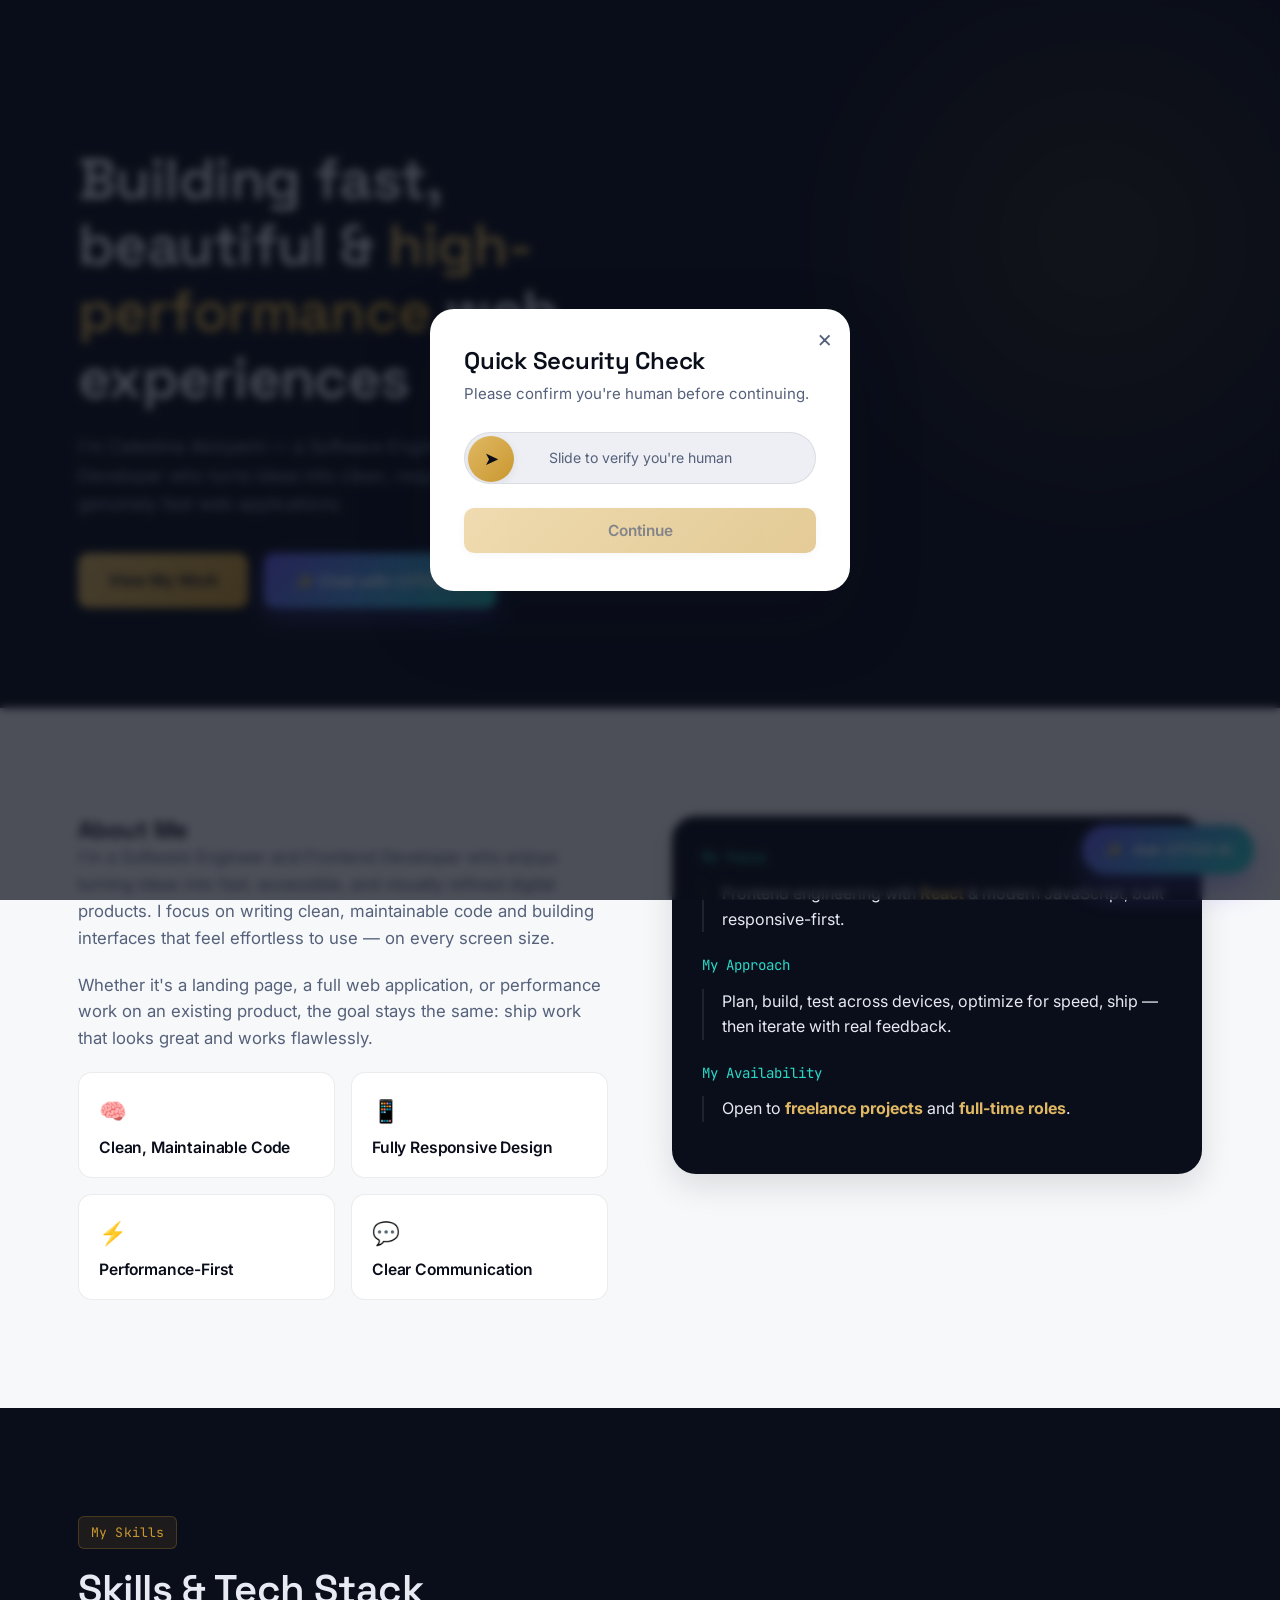
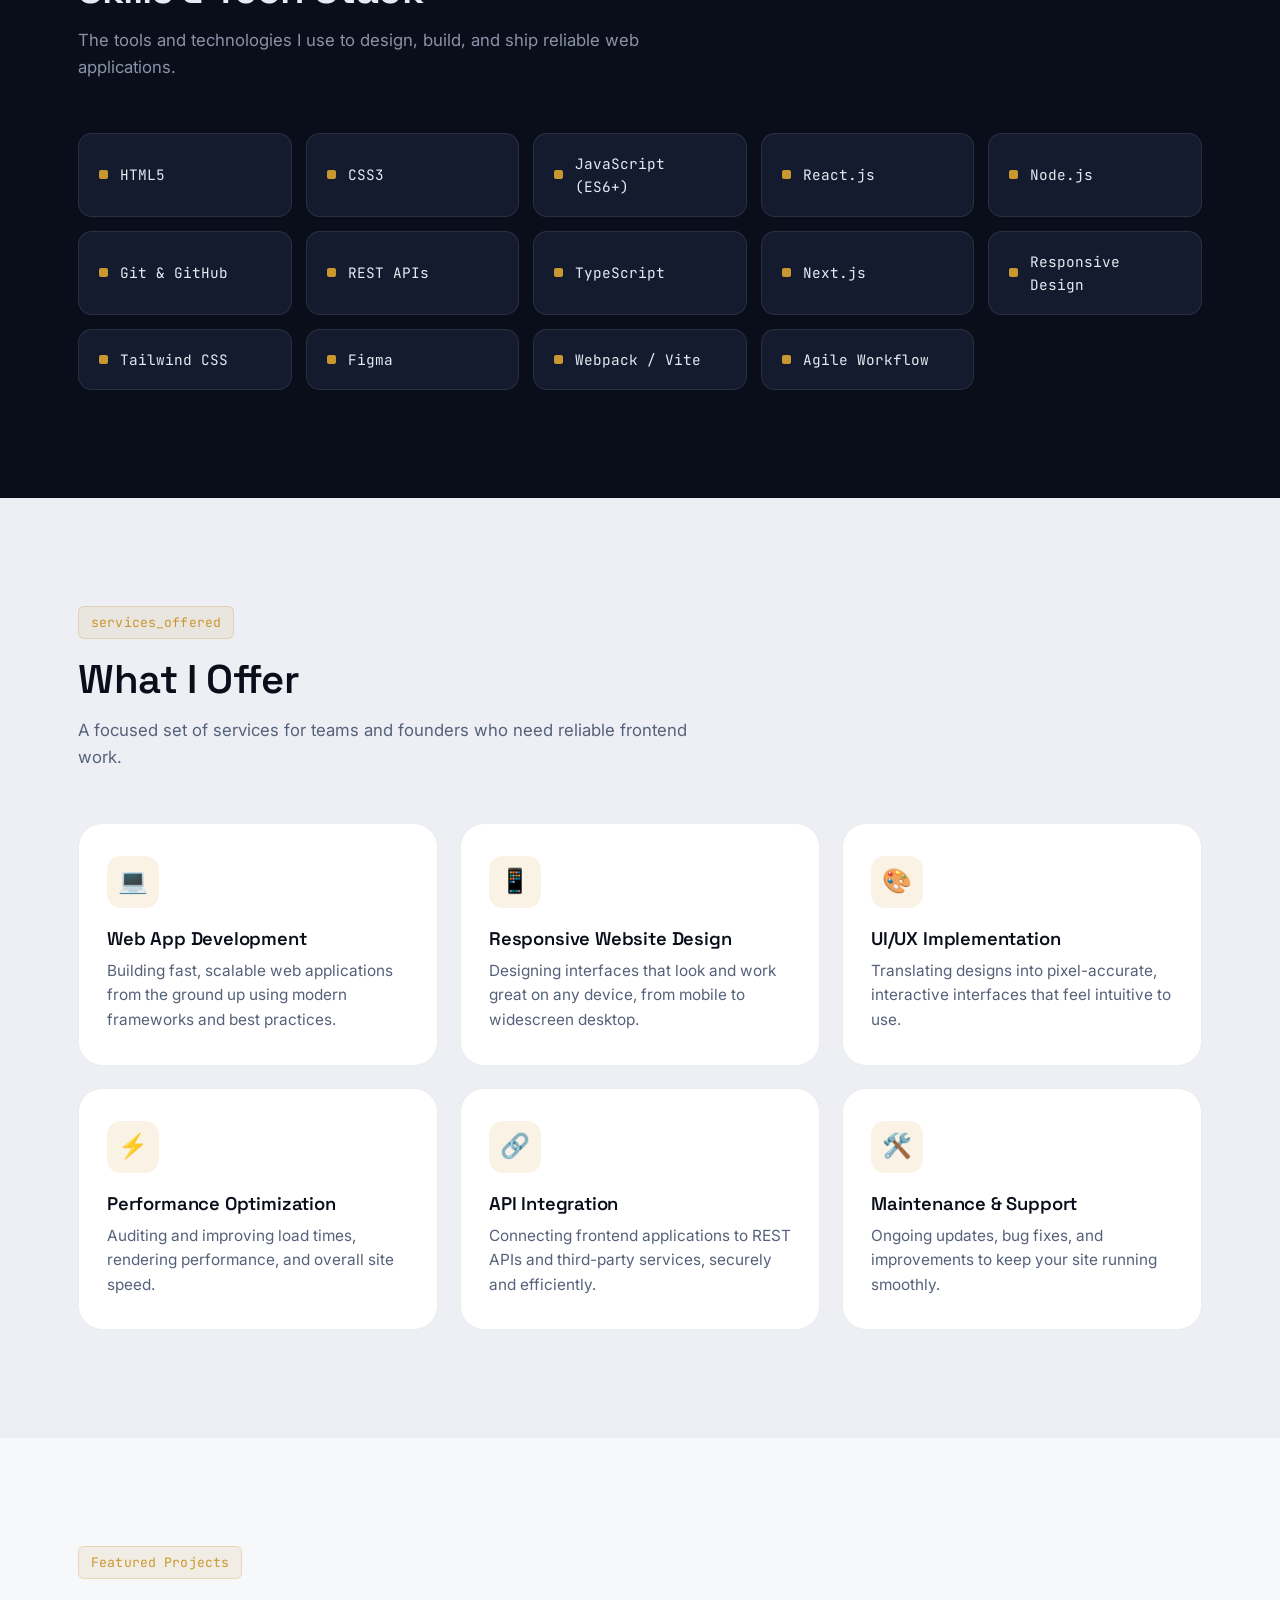
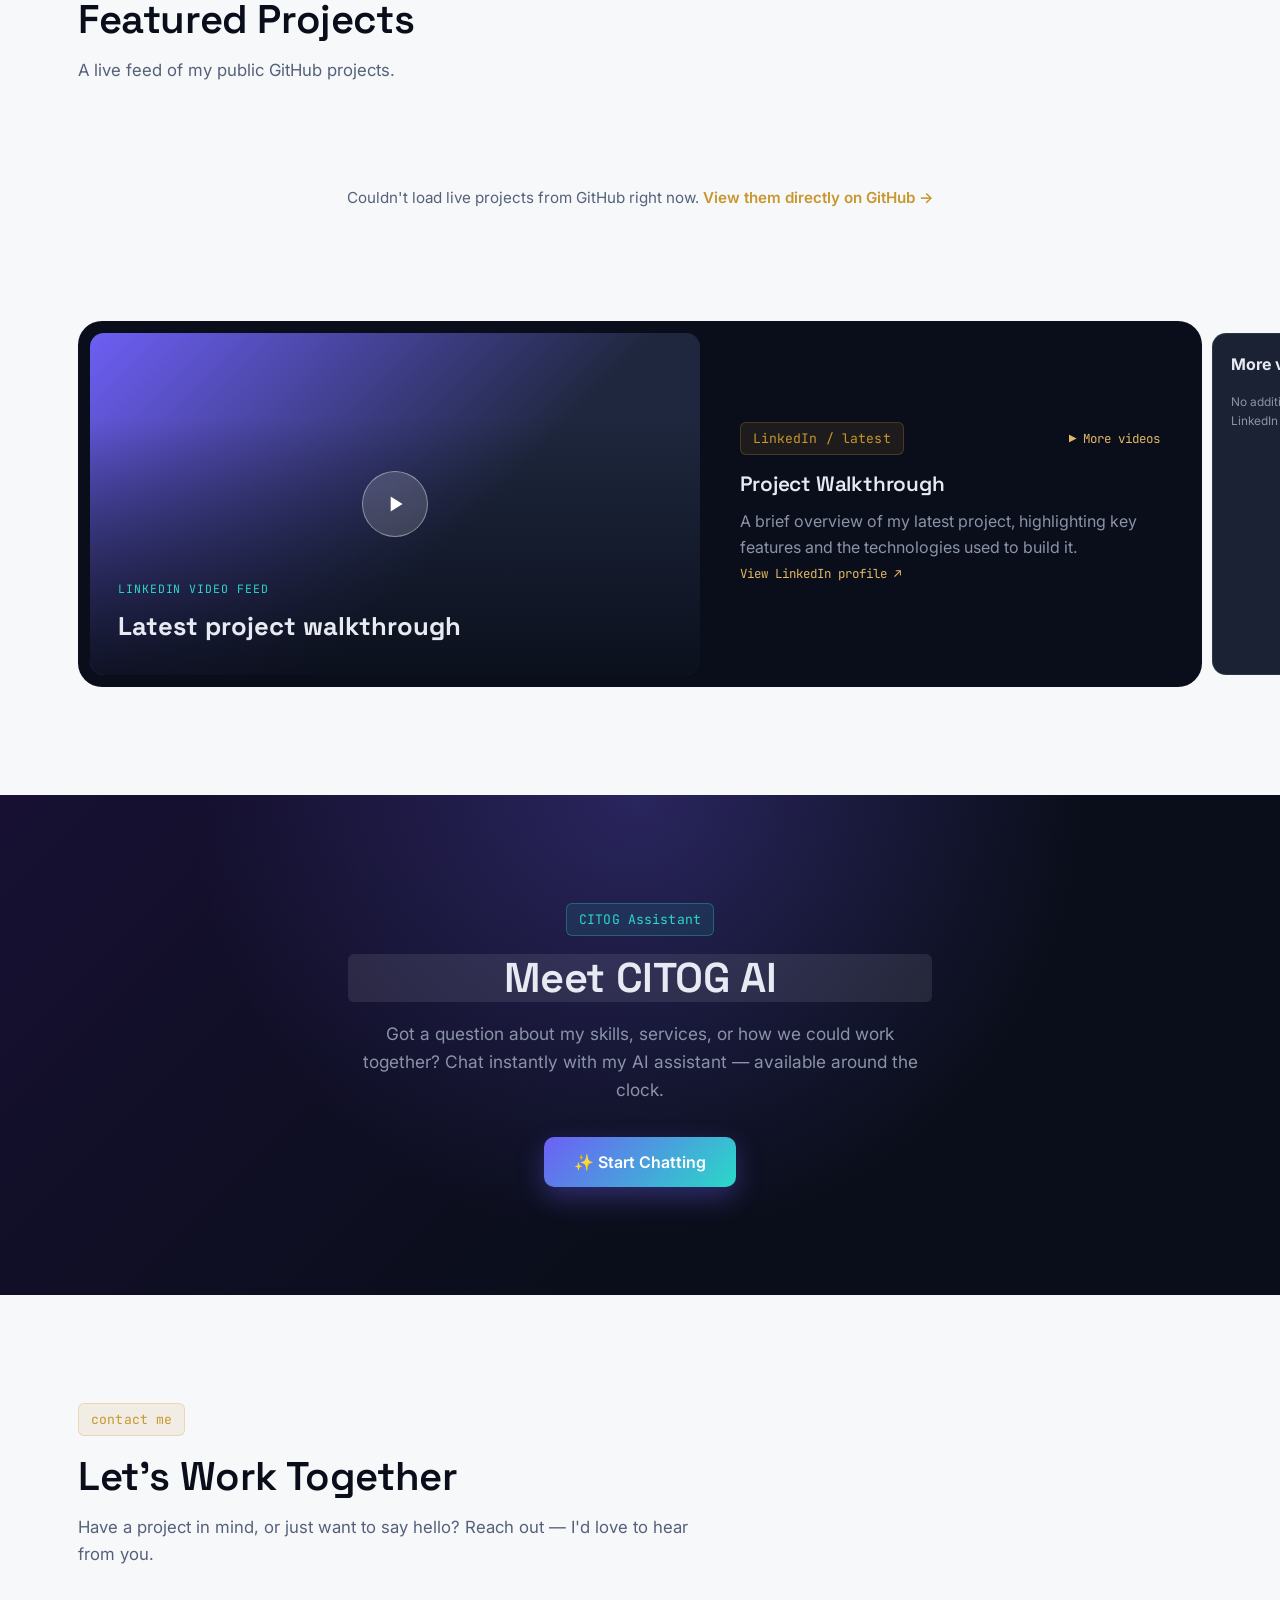
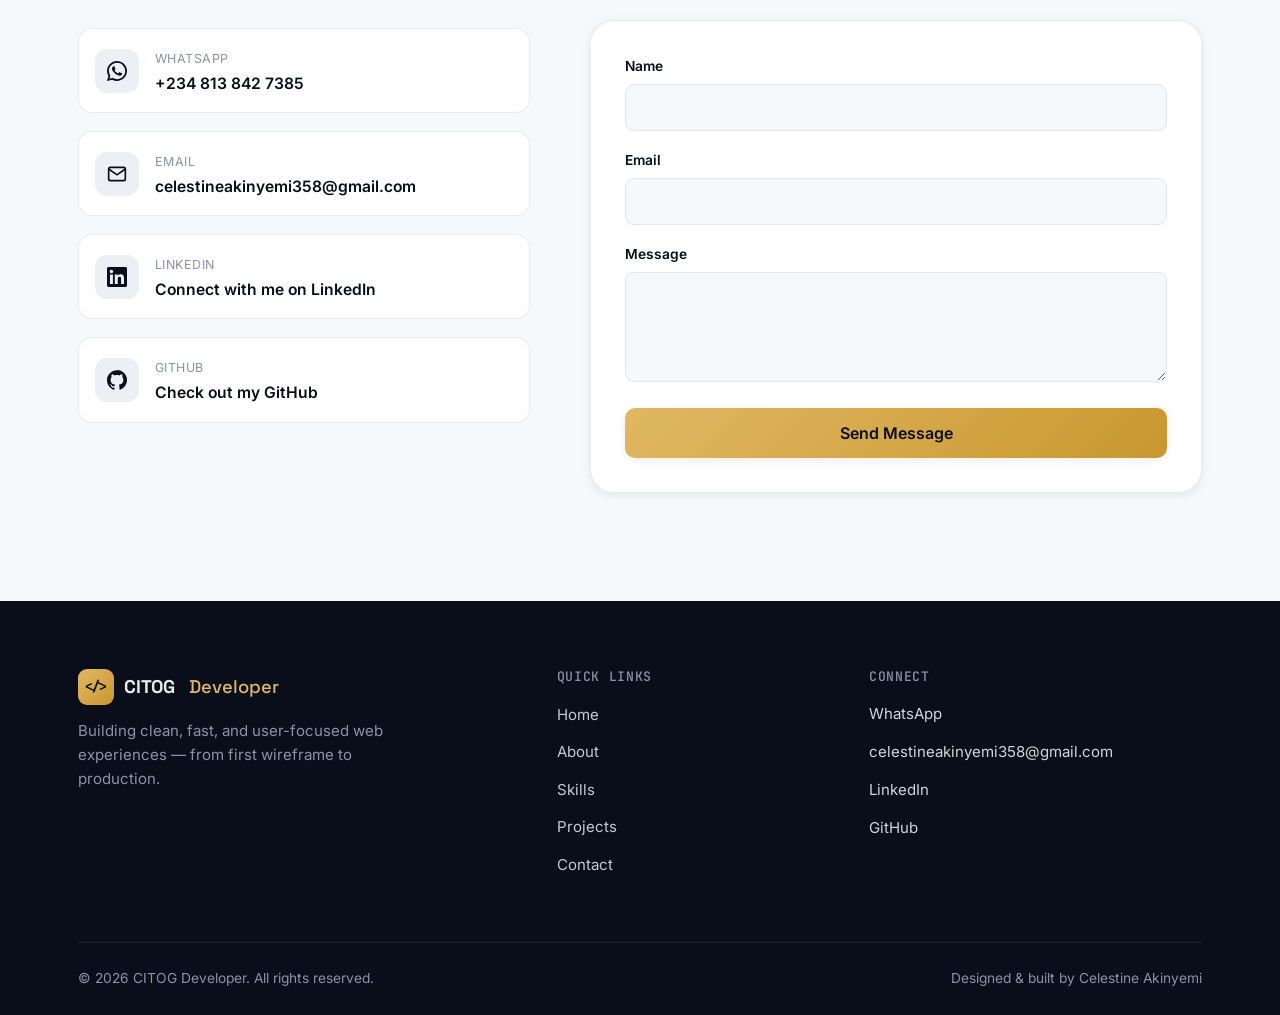
==== commit f310f869: "Update index.html" ====
--- a/index.html
+++ b/index.html
@@ -367,10 +367,6 @@
     <section id="home" class="hero">
       <div class="container hero-grid">
         <div>
-          <span class="hero-badge"
-            ><span class="hero-badge-icon">&#128187;</span> available for
-            part-time &amp; full-time roles</span
-          >
           <h1>
             Building fast, beautiful &amp;
             <span class="grad">high-performance</span> web experiences
@@ -415,7 +411,6 @@
     <section id="about" class="about">
       <div class="container about-grid">
         <div class="about-copy fade-in">
-          <span class="eyebrow">who i'm?</span>
           <h2>About Me</h2>
           <p>
             I'm a Software Engineer and Frontend Developer who enjoys turning
--- a/style.css
+++ b/style.css
@@ -2181,4 +2181,4 @@
              transition-duration: 0.01ms !important;
              scroll-behavior: auto !important;
          }
-     }+     }
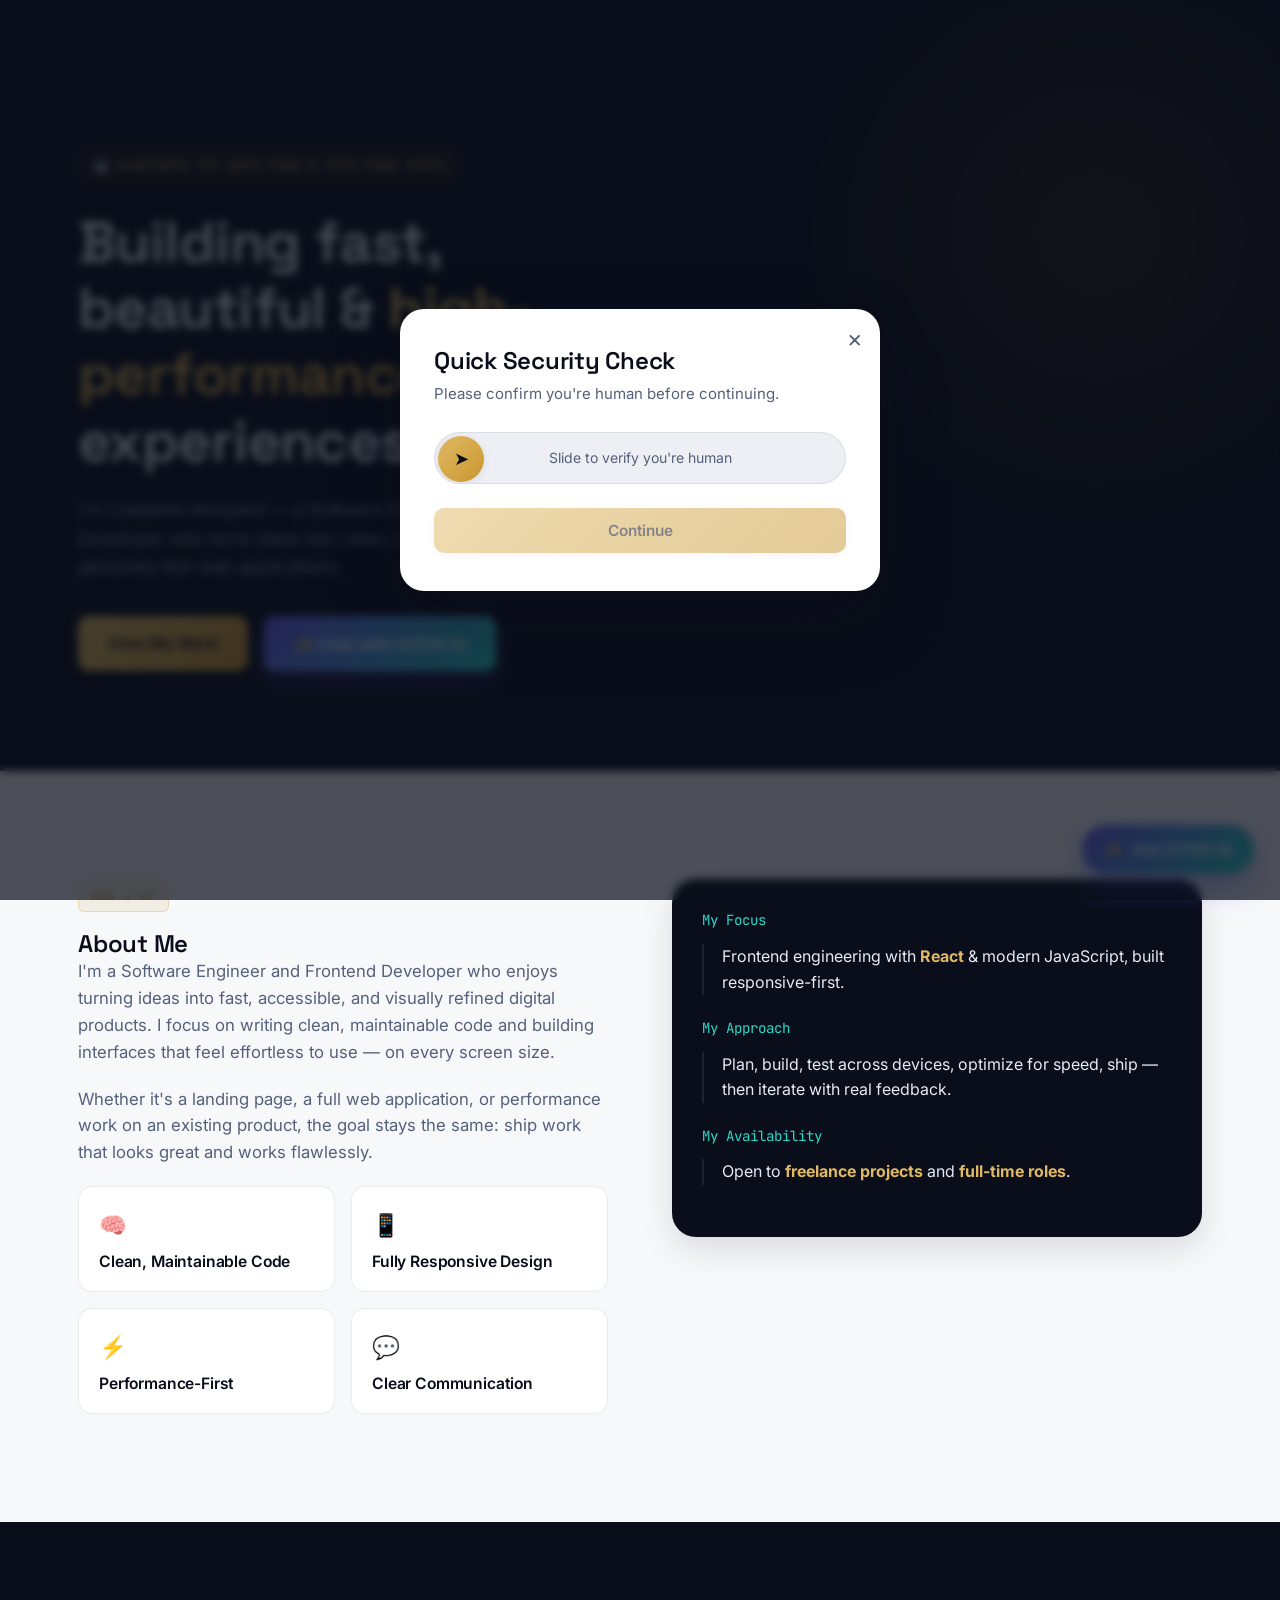
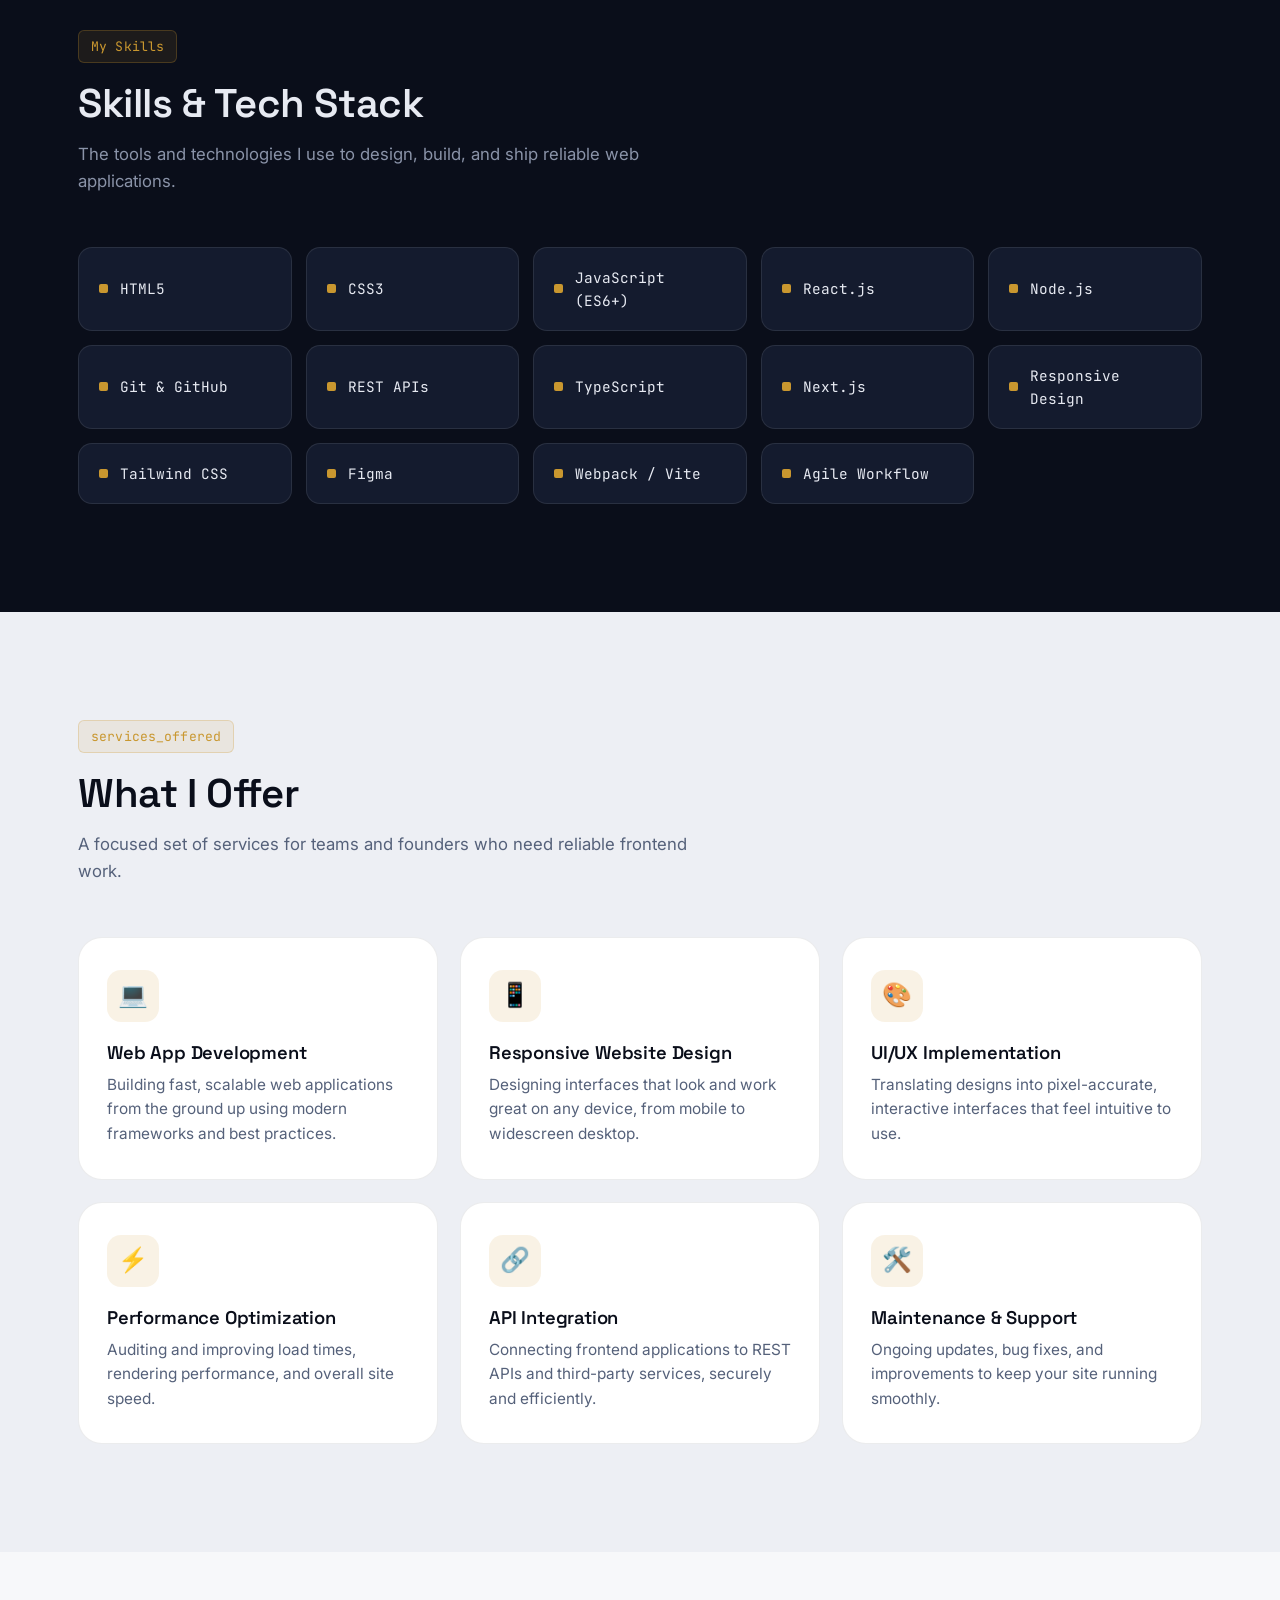
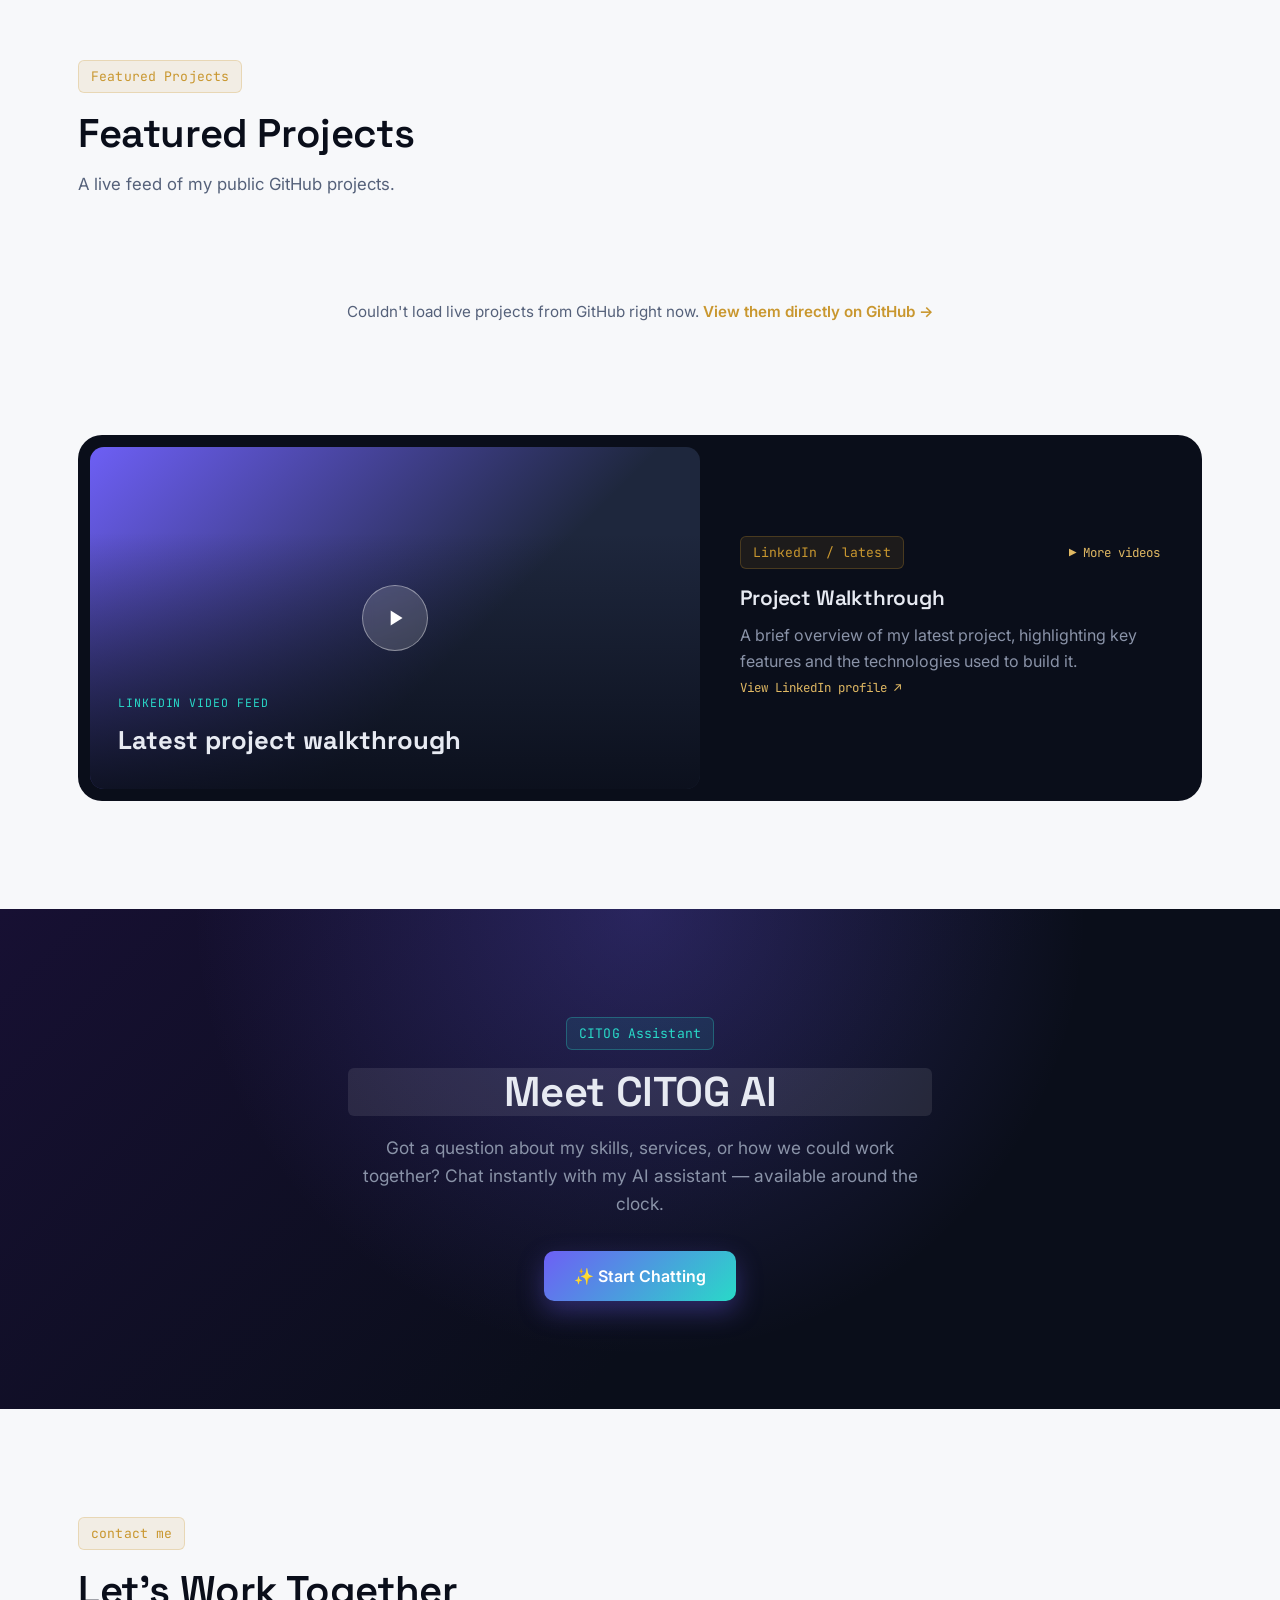
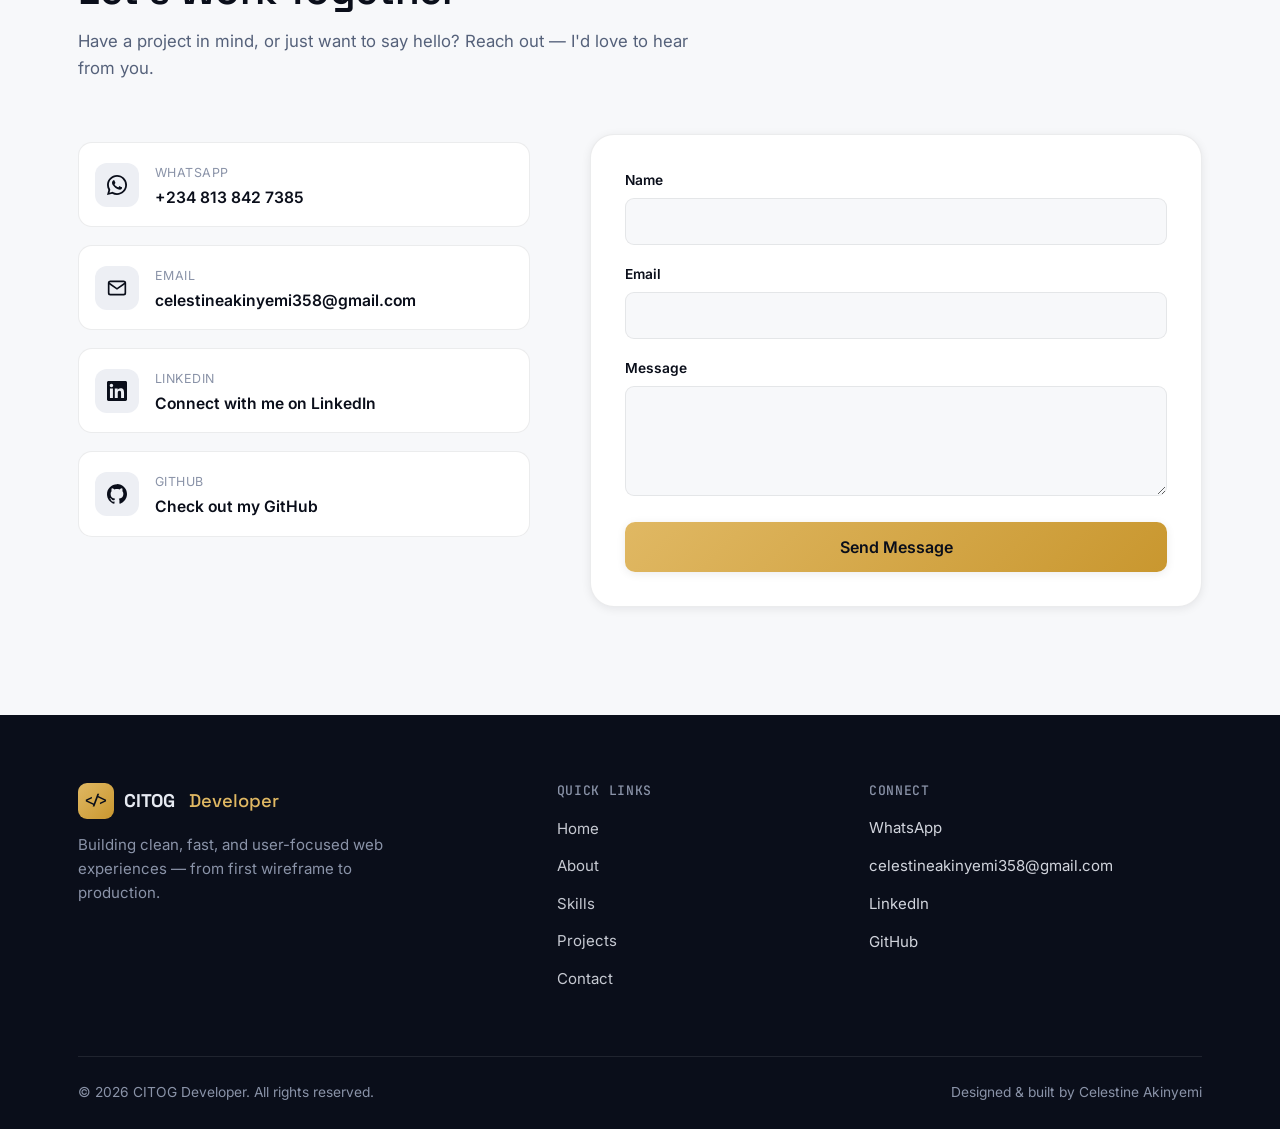
==== commit 6d17b303: "n" ====
--- a/index.html
+++ b/index.html
@@ -330,33 +330,33 @@
             <a href="#skills">Skills</a>
             <a href="#projects">Projects</a>
             <a href="#contact">Contact</a>
-          </div>
-          <div class="nav-actions" id="navActions">
-            <button
-              class="btn btn-ghost"
-              type="button"
-              id="login-submit"
-              onclick="openAuthModal('login')"
-            >
-              Log In
-            </button>
-            <button
-              class="btn btn-primary"
-              type="button"
-              id="signup-submit"
-              onclick="openAuthModal('signup')"
-            >
-              Sign Up
-            </button>
-            <div class="nav-user-area" id="navUserArea">
-              <span class="nav-user-greeting" id="navUserGreeting"></span>
+            <div class="nav-actions" id="navActions">
               <button
                 class="btn btn-ghost"
                 type="button"
-                onclick="handleLogout()"
-              >
-                Log Out
+                id="login-submit"
+                onclick="openAuthModal('login')"
+              >
+                Log In
               </button>
+              <button
+                class="btn btn-primary"
+                type="button"
+                id="signup-submit"
+                onclick="openAuthModal('signup')"
+              >
+                Sign Up
+              </button>
+              <div class="nav-user-area" id="navUserArea">
+                <span class="nav-user-greeting" id="navUserGreeting"></span>
+                <button
+                  class="btn btn-ghost"
+                  type="button"
+                  onclick="handleLogout()"
+                >
+                  Log Out
+                </button>
+              </div>
             </div>
           </div>
         </div>
@@ -367,6 +367,10 @@
     <section id="home" class="hero">
       <div class="container hero-grid">
         <div>
+          <span class="hero-badge"
+            ><span class="hero-badge-icon">&#128187;</span> available for
+            part-time &amp; full-time roles</span
+          >
           <h1>
             Building fast, beautiful &amp;
             <span class="grad">high-performance</span> web experiences
@@ -411,6 +415,7 @@
     <section id="about" class="about">
       <div class="container about-grid">
         <div class="about-copy fade-in">
+          <span class="eyebrow">who i'm?</span>
           <h2>About Me</h2>
           <p>
             I'm a Software Engineer and Frontend Developer who enjoys turning
--- a/style.css
+++ b/style.css
@@ -172,7 +172,7 @@
          padding: 108px 0;
      }
 
-     @media (max-width: 720px) {
+     @media (max-width: 1200px) {
          section {
              padding: 76px 0;
          }
@@ -219,6 +219,8 @@
      }
 
      .btn-ghost {
+         display: flex;
+         position: static;
          background: transparent;
          color: var(--text-on-dark);
          border: 1.5px solid var(--line);
@@ -246,6 +248,7 @@
 
      .btn-block {
          width: 100%;
+
      }
 
      .btn-ai-cta {
@@ -347,6 +350,7 @@
      }
 
      .nav-actions {
+         position: static;
          display: flex;
          align-items: center;
          gap: 12px;
@@ -358,12 +362,14 @@
      }
 
      .nav-user-area {
+         position: static;
          display: none;
          align-items: top;
          gap: 14px;
      }
 
      .nav-user-area.active {
+         position: static;
          display: flex;
          justify-content: flex-end;
          align-items: center;
@@ -371,6 +377,7 @@
      }
 
      .nav-user-greeting {
+         position: static;
          font-size: 0.92rem;
          color: var(--text-on-dark);
          font-family: var(--font-mono);
@@ -383,7 +390,7 @@
          z-index: 1001;
      }
 
-     @media (max-width: 940px) {
+     @media (max-width: 1200px) {
          .nav-inner {
              position: static;
          }
@@ -410,25 +417,20 @@
          }
 
          .nav-actions {
-             position: fixed;
-             top: calc(var(--nav-h) + 250px);
-             left: 0;
-             right: 0;
-             background: var(--ink);
-             padding: 0 28px 28px;
-             transform: translateY(-130%);
-             transition: transform var(--ease);
+             position: static;
+             background: transparent;
+             padding: 8px 0 0;
              flex-direction: column;
-             align-items: stretch;
-             z-index: 999;
+             align-items: flex-start;
          }
 
          .nav-actions.active {
-             transform: translateY(0);
+             display: flex;
          }
 
          .hamburger {
-             display: block;
+             display: flex;
+             margin-left: 60%;
          }
      }
 
@@ -446,6 +448,7 @@
          position: absolute;
          top: -10%;
          right: -10%;
+
          width: 620px;
          height: 620px;
          border-radius: 50%;
@@ -463,7 +466,7 @@
          z-index: 1;
      }
 
-     @media (max-width: 940px) {
+     @media (max-width: 1200px) {
          .hero-grid {
              grid-template-columns: 1fr;
          }
@@ -614,7 +617,7 @@
          align-items: start;
      }
 
-     @media (max-width: 860px) {
+     @media (max-width: 1200px) {
          .about-grid {
              grid-template-columns: 1fr;
          }
@@ -634,7 +637,7 @@
          margin-top: 12px;
      }
 
-     @media (max-width: 480px) {
+     @media (max-width: 1200px) {
          .about-highlights {
              grid-template-columns: 1fr;
          }
@@ -1029,7 +1032,7 @@
          padding: 12px;
      }
 
-     @media (max-width: 780px) {
+     @media (max-width: 1200px) {
          .video-showcase {
              grid-template-columns: 1fr;
              padding: 20px;
@@ -1071,7 +1074,7 @@
          padding: 20px 30px 20px 0;
      }
 
-     @media (max-width: 780px) {
+     @media (max-width: 1200px) {
          .video-info {
              padding: 4px 0 0;
          }
@@ -1212,7 +1215,7 @@
          font-size: 0.74rem;
      }
 
-     @media (max-width: 780px) {
+     @media (max-width: 1200px) {
          .video-info-heading {
              align-items: flex-start;
              flex-direction: column;
@@ -1345,7 +1348,7 @@
          padding: 12px;
      }
 
-     @media (max-width: 780px) {
+     @media (max-width: 1200px) {
          .video-showcase {
              grid-template-columns: 1fr;
              padding: 20px;
@@ -1387,7 +1390,7 @@
          padding: 20px 30px 20px 0;
      }
 
-     @media (max-width: 780px) {
+     @media (max-width: 1200px) {
          .video-info {
              padding: 4px 0 0;
          }
@@ -1454,7 +1457,7 @@
          gap: 60px;
      }
 
-     @media (max-width: 860px) {
+     @media (max-width: 1200px) {
          .contact-grid {
              grid-template-columns: 1fr;
          }
@@ -1576,7 +1579,7 @@
          margin-bottom: 52px;
      }
 
-     @media (max-width: 760px) {
+     @media (max-width: 1200px) {
          .footer-grid {
              grid-template-columns: 1fr;
              gap: 34px;
@@ -1924,7 +1927,7 @@
          border-radius: var(--radius-lg);
          padding: 38px 34px;
          width: 100%;
-         max-width: 420px;
+         max-width: 480px;
          max-height: 90vh;
          overflow-y: auto;
          position: relative;
@@ -2171,6 +2174,146 @@
          transform: translateY(0);
      }
 
+     .video-showcase {
+         position: relative;
+         overflow: hidden;
+     }
+
+     @media (max-width: 1200px) {
+         .hamburger {
+             margin-left: auto;
+         }
+
+     }
+
+     @media (max-width: 640px) {
+         :root {
+             --nav-h: 68px;
+         }
+
+         .container {
+             padding-right: 18px;
+             padding-left: 18px;
+         }
+
+         section {
+             padding: 60px 0;
+         }
+
+         .hero {
+             padding: calc(var(--nav-h) + 48px) 0 64px;
+         }
+
+         .hero-grid {
+             gap: 36px;
+         }
+
+         .hero-badge {
+             max-width: 100%;
+             flex-wrap: wrap;
+             font-size: 0.74rem;
+         }
+
+         .hero h1 {
+             font-size: clamp(1.8rem, 8vw, 2.7rem);
+         }
+
+         .hero-actions .btn {
+             flex: 1 1 145px;
+         }
+
+         .code-body {
+             padding: 20px 16px;
+             font-size: 0.75rem;
+         }
+
+         .section-head {
+             margin-bottom: 34px;
+         }
+
+         .skills-grid {
+             grid-template-columns: repeat(auto-fit, minmax(min(100%, 190px), 1fr));
+         }
+
+         .services-grid {
+             grid-template-columns: repeat(auto-fit, minmax(min(100%, 280px), 1fr));
+         }
+
+         .projects-grid {
+             grid-template-columns: repeat(auto-fit, minmax(min(100%, 300px), 1fr));
+             gap: 18px;
+             margin-bottom: 40px;
+         }
+
+         .service-card {
+             padding: 24px 20px;
+         }
+
+         .project-body {
+             padding: 20px;
+         }
+
+         .video-showcase {
+             gap: 20px;
+             padding: 14px;
+         }
+
+         .video-placeholder-content {
+             padding: 18px;
+         }
+
+         .video-placeholder-content strong,
+         .video-placeholder-content span:last-child {
+             max-width: 100%;
+         }
+
+         .contact-item {
+             align-items: flex-start;
+             padding: 14px;
+         }
+
+         .contact-item .c-value {
+             overflow-wrap: anywhere;
+         }
+
+         .contact-form {
+             padding: 24px 18px;
+         }
+
+         .footer-bottom {
+             flex-direction: column;
+             align-items: flex-start;
+         }
+
+         .ai-fab {
+             right: 16px;
+             bottom: 16px;
+         }
+
+         .back-to-top {
+             left: 16px;
+             bottom: 16px;
+         }
+
+         .ai-chat-panel {
+             right: 12px;
+             bottom: 12px;
+             width: min(380px, calc(100vw - 24px));
+             max-width: none;
+             height: min(540px, calc(100dvh - 24px));
+             max-height: calc(100dvh - 24px);
+         }
+
+         .modal-overlay {
+             padding: 12px;
+         }
+
+         .modal-box {
+             padding: 32px 20px;
+             max-height: calc(100dvh - 24px);
+         }
+     }
+
      @media (prefers-reduced-motion: reduce) {
 
          *,
@@ -2181,4 +2324,4 @@
              transition-duration: 0.01ms !important;
              scroll-behavior: auto !important;
          }
-     }
+     }
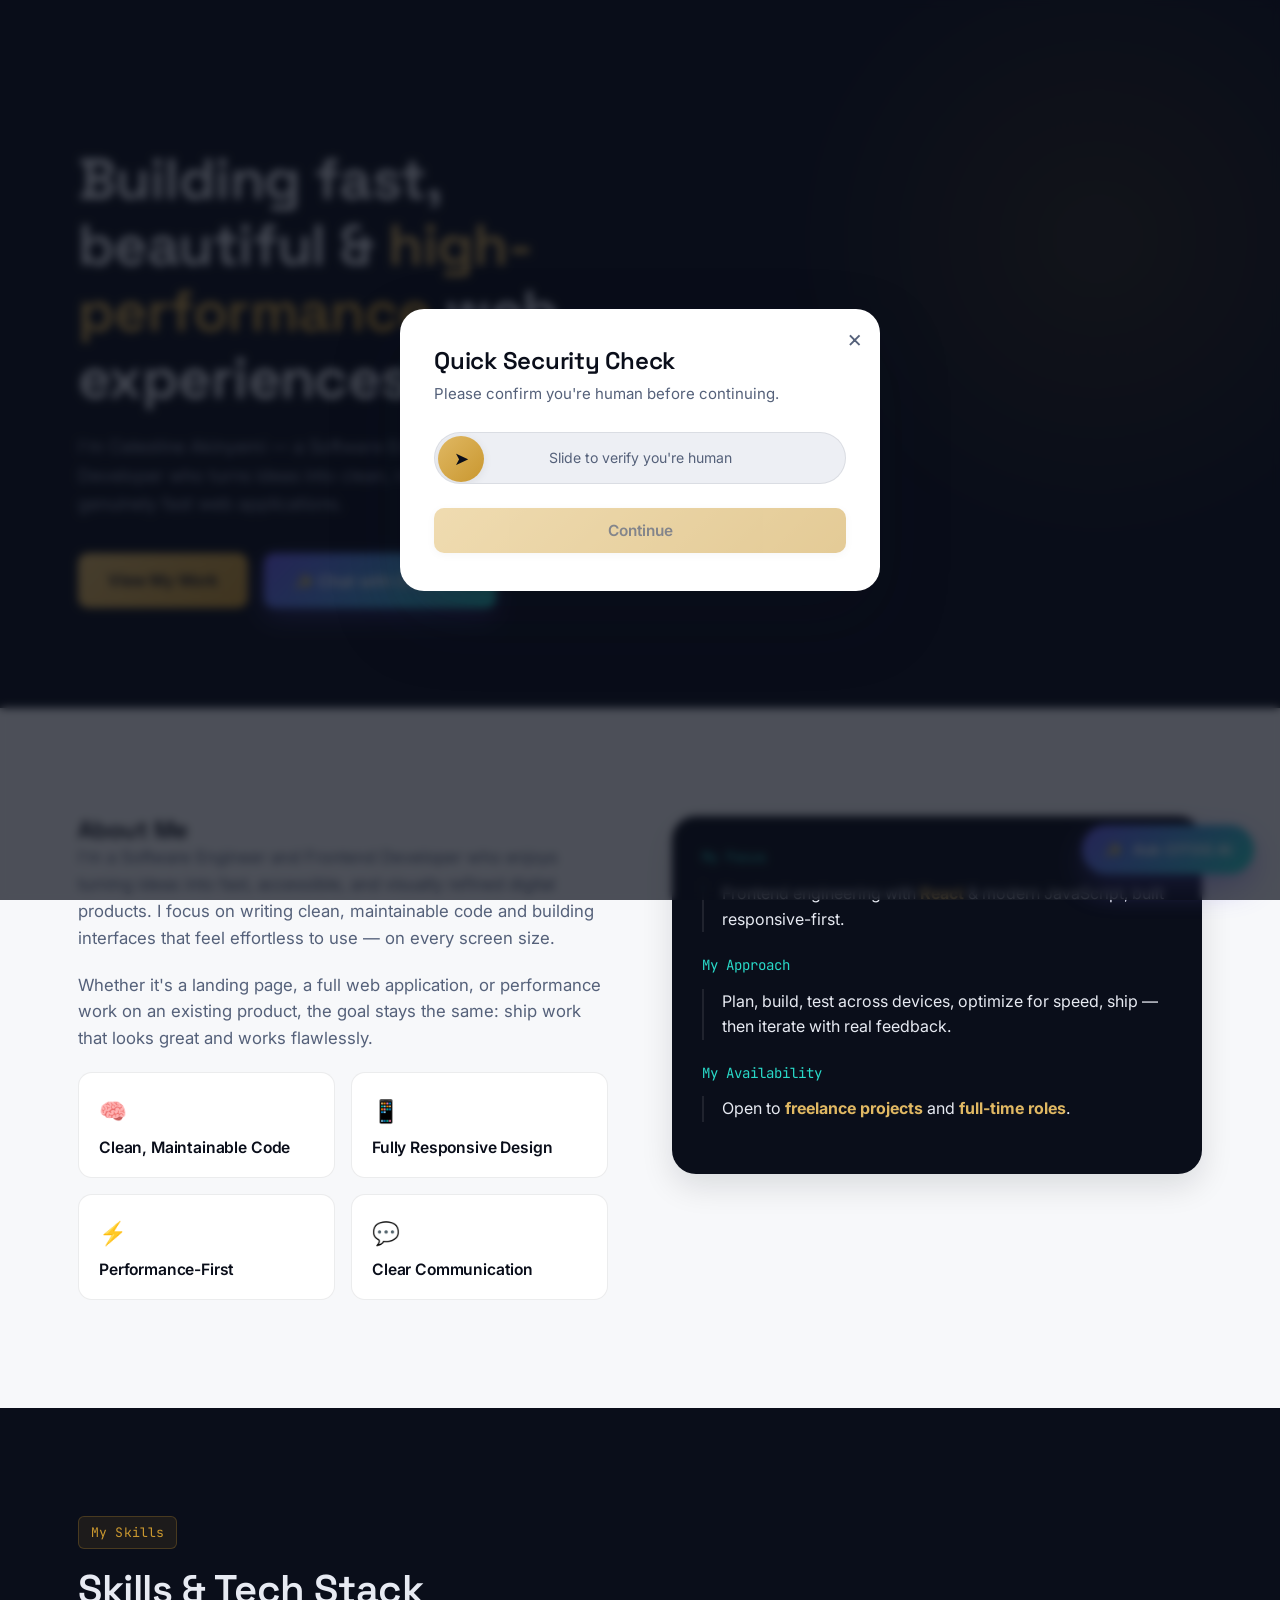
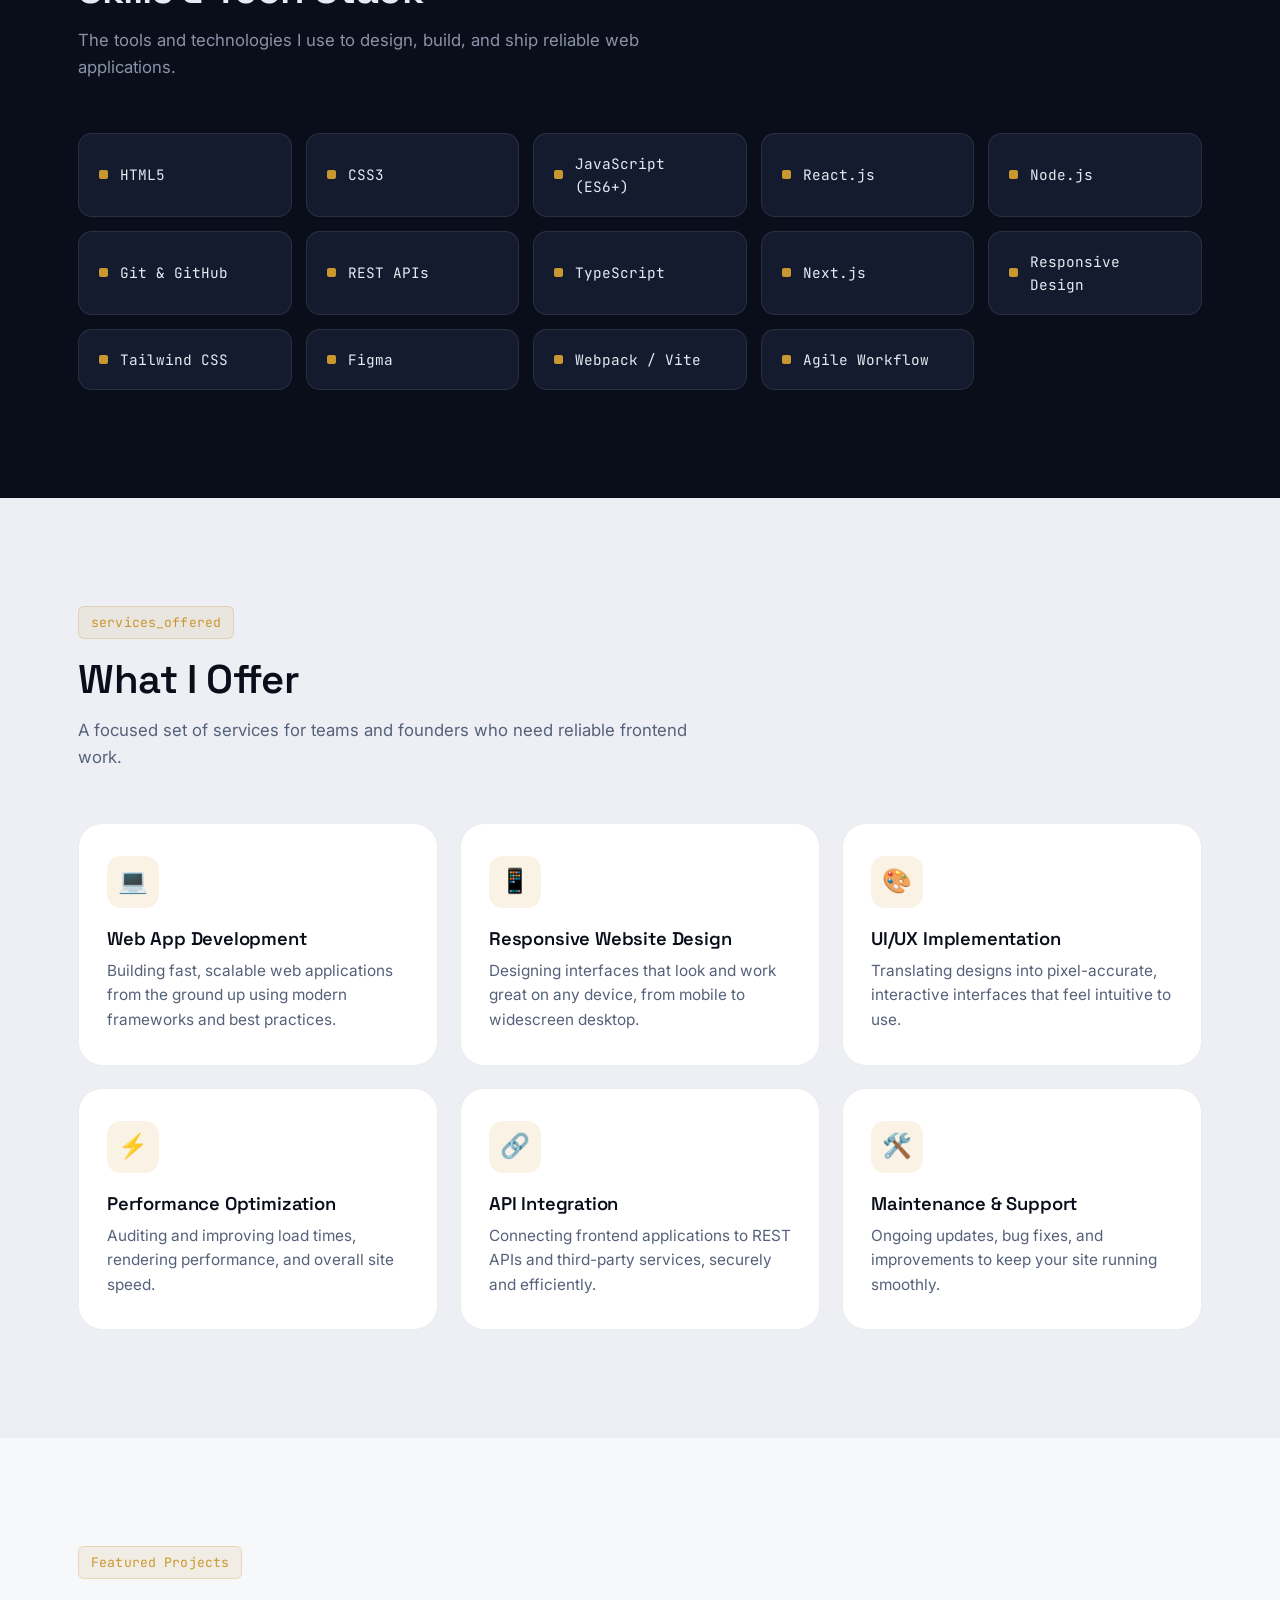
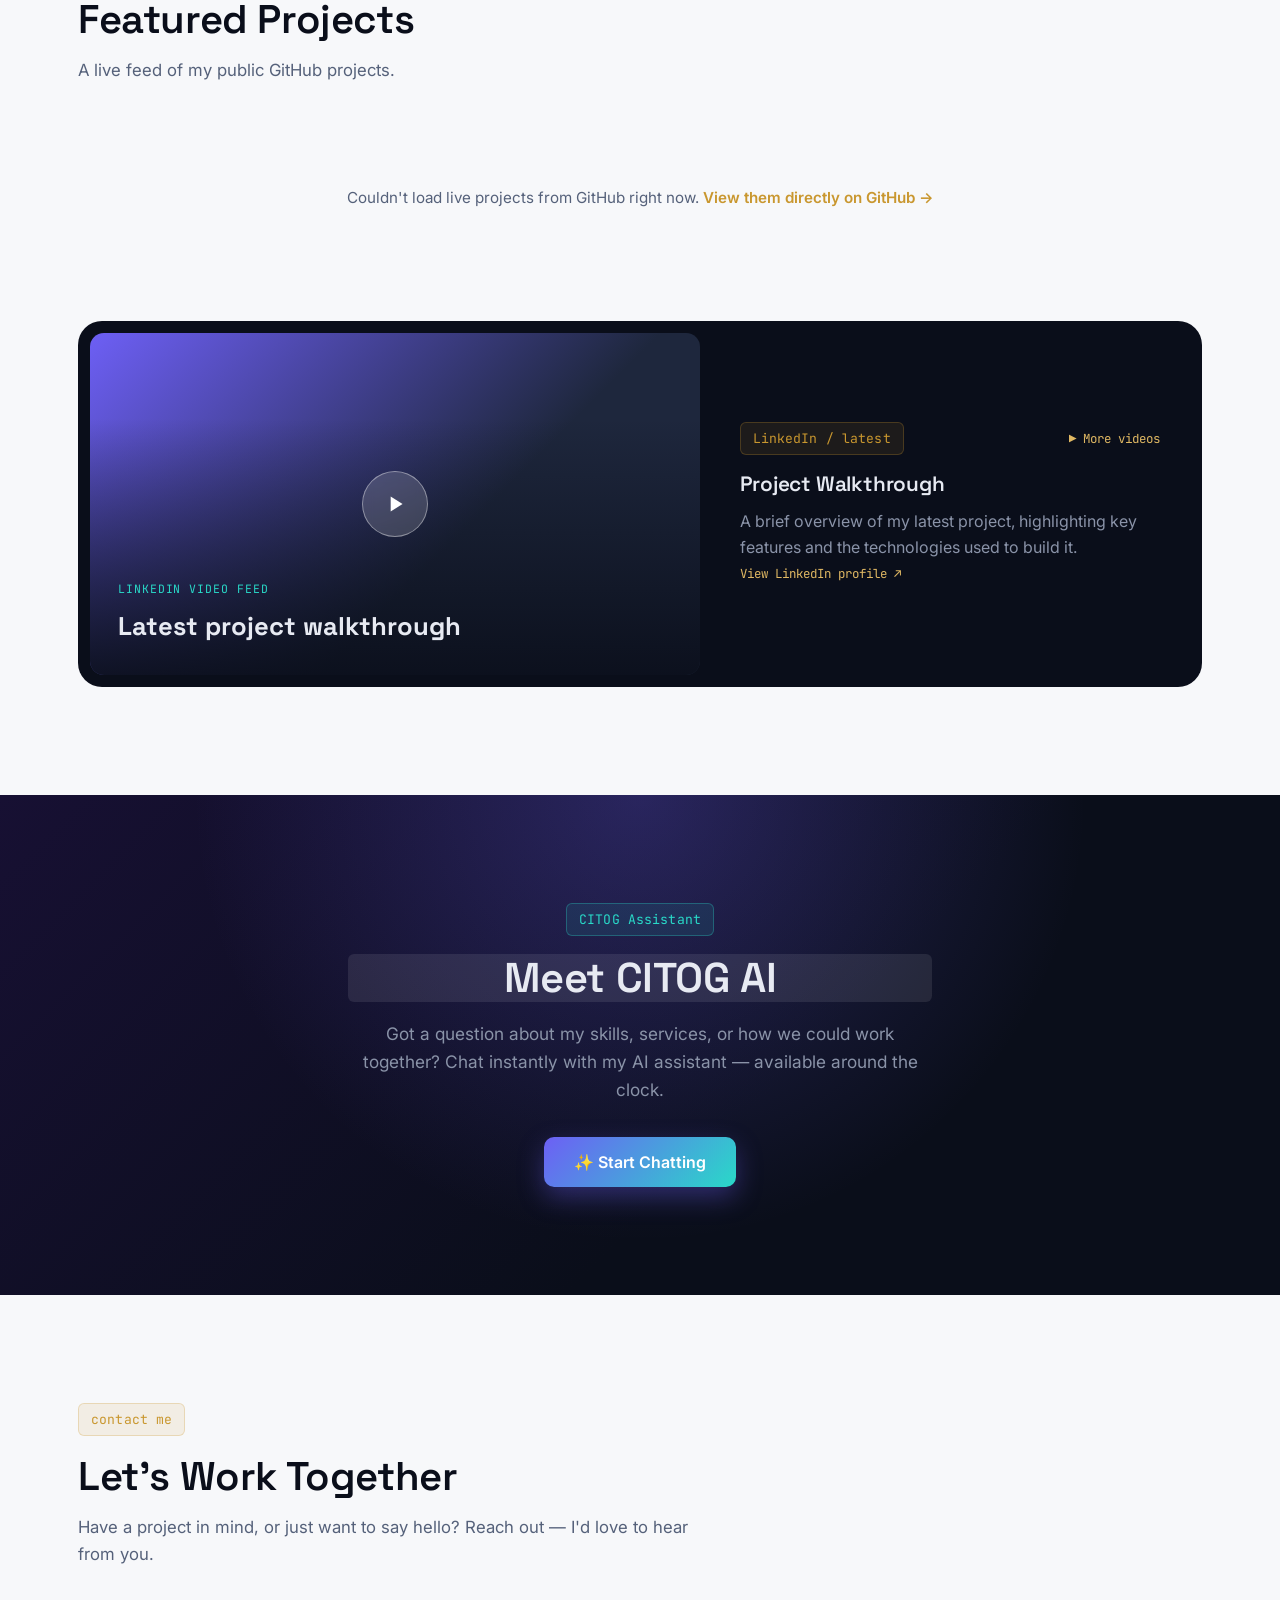
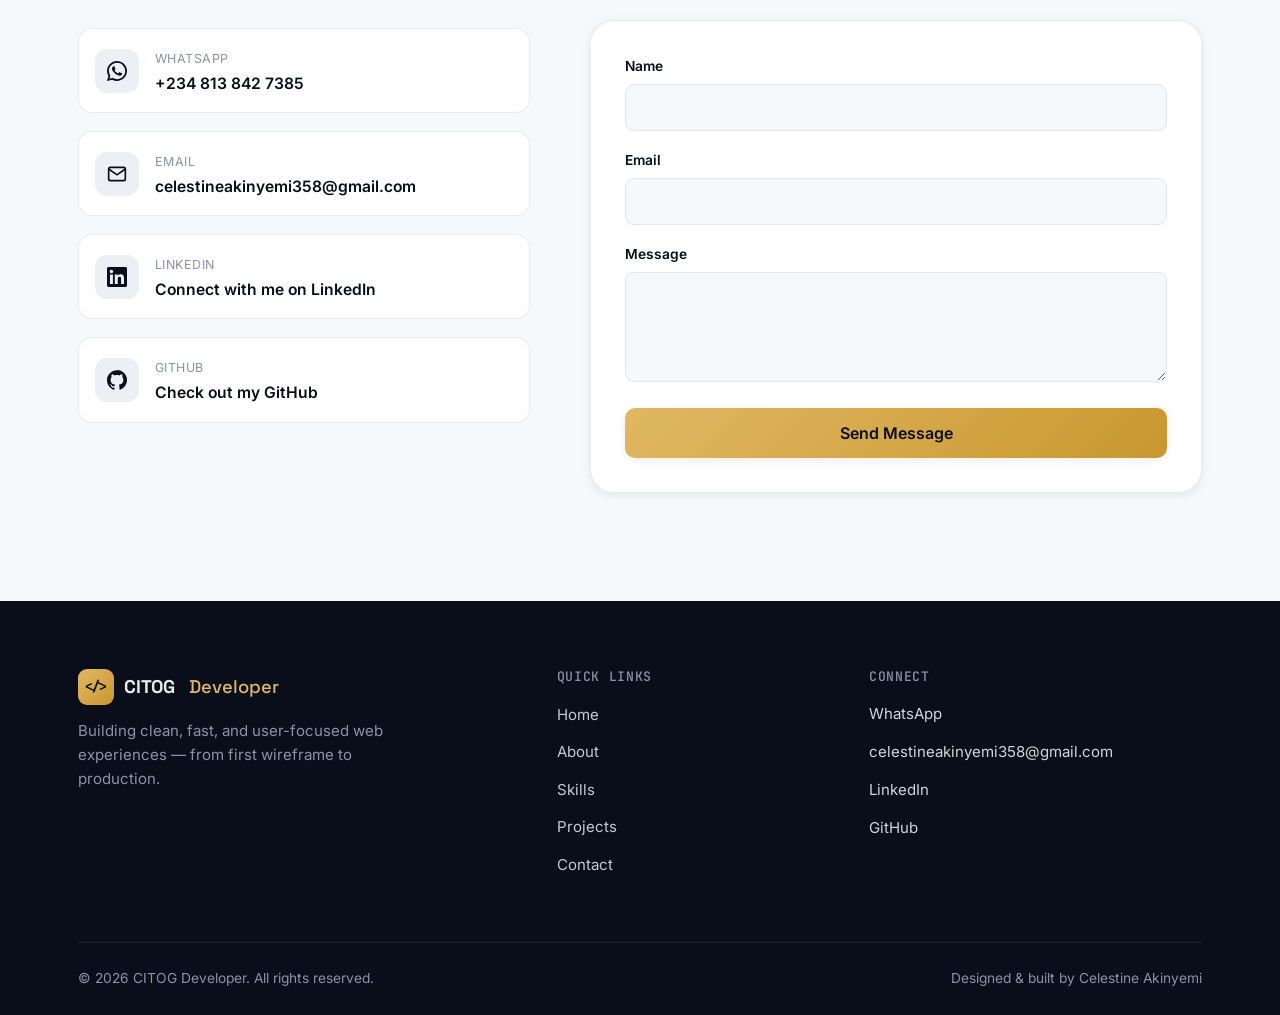
==== commit b4d49c58: "n" ====
--- a/index.html
+++ b/index.html
@@ -367,10 +367,6 @@
     <section id="home" class="hero">
       <div class="container hero-grid">
         <div>
-          <span class="hero-badge"
-            ><span class="hero-badge-icon">&#128187;</span> available for
-            part-time &amp; full-time roles</span
-          >
           <h1>
             Building fast, beautiful &amp;
             <span class="grad">high-performance</span> web experiences
@@ -415,7 +411,6 @@
     <section id="about" class="about">
       <div class="container about-grid">
         <div class="about-copy fade-in">
-          <span class="eyebrow">who i'm?</span>
           <h2>About Me</h2>
           <p>
             I'm a Software Engineer and Frontend Developer who enjoys turning
--- a/style.css
+++ b/style.css
@@ -420,6 +420,13 @@
              position: static;
              background: transparent;
              padding: 8px 0 0;
+             top: calc(var(--nav-h) + 250px);
+             left: 0;
+             right: 0;
+             background: var(--ink);
+             padding: 0 28px 28px;
+             transform: translateY(-130%);
+             transition: transform var(--ease);
              flex-direction: column;
              align-items: flex-start;
          }
